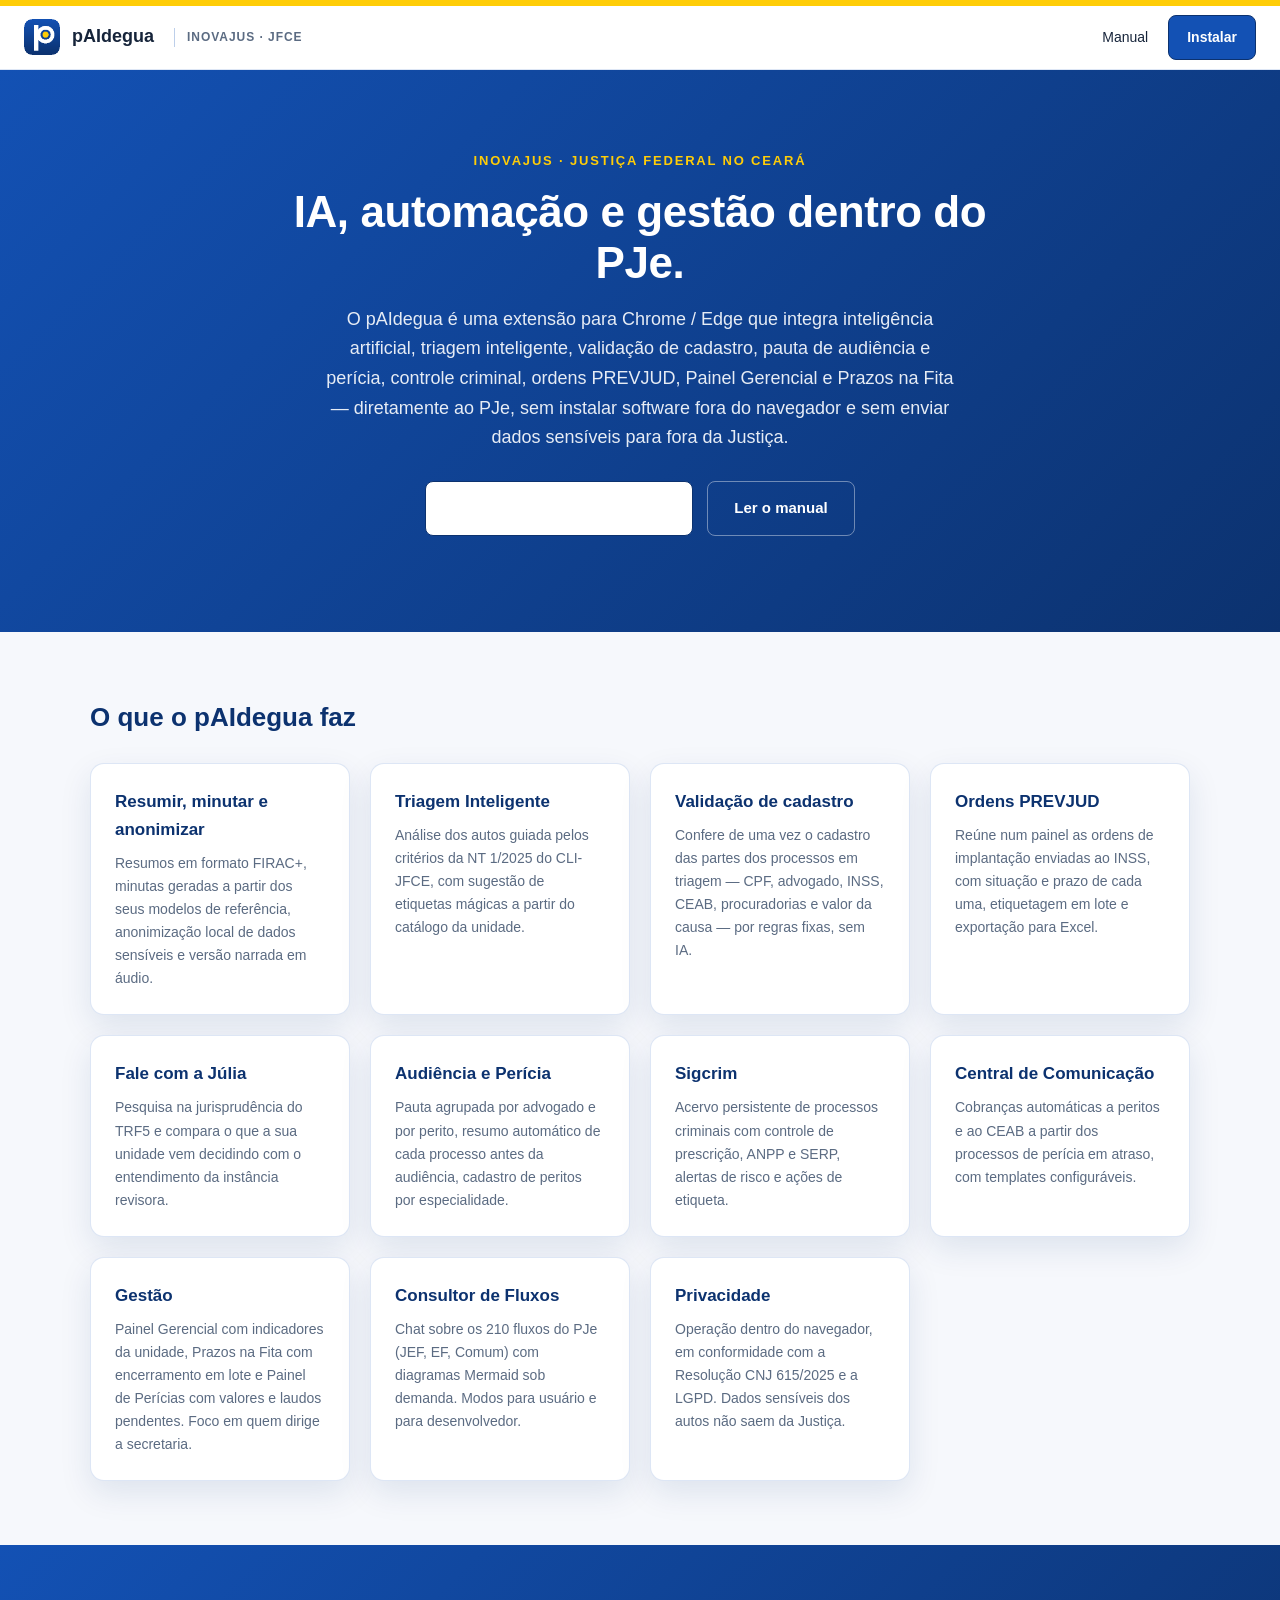
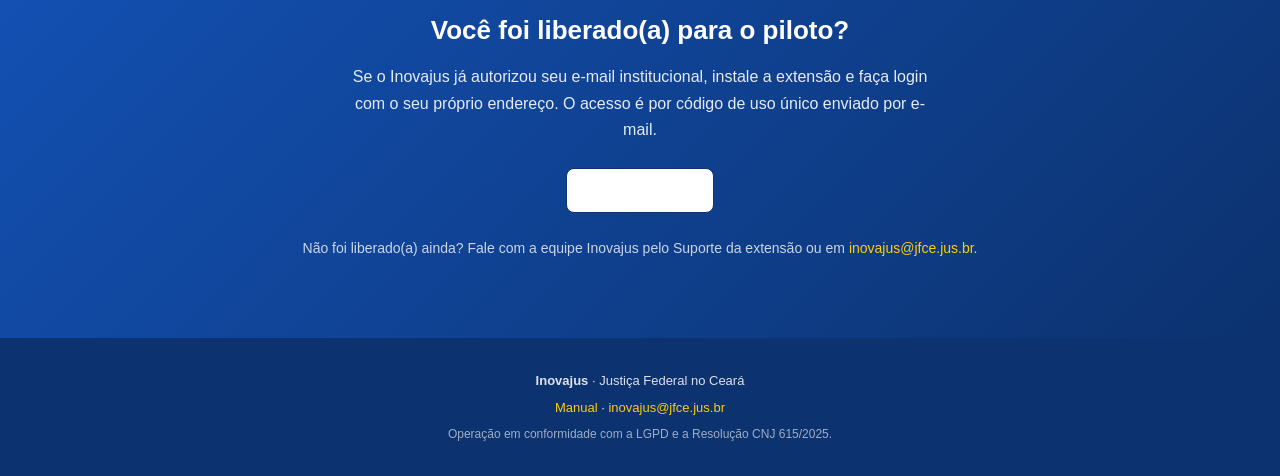
==== index.html @ 6d343d1e "Site publico do pAIdegua - pagina inicial e manual v1.10.2" ====
<!doctype html>
<html lang="pt-BR">
<head>
<meta charset="utf-8">
<meta name="viewport" content="width=device-width, initial-scale=1">
<title>pAIdegua · Inovajus / JFCE</title>
<meta name="description" content="pAIdegua — plataforma de apoio à atividade e à gestão judicial no PJe, mantida pelo Inovajus / JFCE. Triagem inteligente, minutas com IA, pauta de audiência e perícia, controle criminal, Metas CNJ e mais.">
<link rel="icon" href="assets/logo.png">
<link rel="stylesheet" href="assets/site.css">
</head>
<body>
<div class="govbr-strip"></div>
<header class="site-header">
  <div class="site-header__inner">
    <a class="site-header__brand" href="./">
      <img class="site-header__logo" src="assets/logo.png" alt="pAIdegua">
      <span>pAIdegua</span>
    </a>
    <span class="site-header__tag">Inovajus · JFCE</span>
    <nav class="site-header__nav">
      <a href="manual/">Manual</a>
      <a class="btn" href="https://chromewebstore.google.com/detail/belangijcipajlpcofhljhgjeemkbofk" target="_blank" rel="noopener">Instalar</a>
    </nav>
  </div>
</header>

<section class="hero">
  <div class="hero__inner">
    <p class="hero__eyebrow">Inovajus · Justiça Federal no Ceará</p>
    <h1>IA, automação e gestão dentro do PJe.</h1>
    <p class="lead">O pAIdegua é uma extensão para Chrome / Edge que integra inteligência artificial, triagem inteligente, validação de cadastro, pauta de audiência e perícia, controle criminal, ordens PREVJUD, Painel Gerencial e Prazos na Fita — diretamente ao PJe, sem instalar software fora do navegador e sem enviar dados sensíveis para fora da Justiça.</p>
    <div class="hero__ctas">
      <a class="btn btn--primary" href="https://chromewebstore.google.com/detail/belangijcipajlpcofhljhgjeemkbofk" target="_blank" rel="noopener">Instalar na Chrome Web Store</a>
      <a class="btn btn--secondary" href="manual/">Ler o manual</a>
    </div>
  </div>
</section>

<section class="section">
  <div class="section__inner">
    <h2>O que o pAIdegua faz</h2>
    <div class="cards">
      <div class="card">
        <h3>Resumir, minutar e anonimizar</h3>
        <p>Resumos em formato FIRAC+, minutas geradas a partir dos seus modelos de referência, anonimização local de dados sensíveis e versão narrada em áudio.</p>
      </div>
      <div class="card">
        <h3>Triagem Inteligente</h3>
        <p>Análise dos autos guiada pelos critérios da NT 1/2025 do CLI-JFCE, com sugestão de etiquetas mágicas a partir do catálogo da unidade.</p>
      </div>
      <div class="card">
        <h3>Validação de cadastro</h3>
        <p>Confere de uma vez o cadastro das partes dos processos em triagem — CPF, advogado, INSS, CEAB, procuradorias e valor da causa — por regras fixas, sem IA.</p>
      </div>
      <div class="card">
        <h3>Ordens PREVJUD</h3>
        <p>Reúne num painel as ordens de implantação enviadas ao INSS, com situação e prazo de cada uma, etiquetagem em lote e exportação para Excel.</p>
      </div>
      <div class="card">
        <h3>Fale com a Júlia</h3>
        <p>Pesquisa na jurisprudência do TRF5 e compara o que a sua unidade vem decidindo com o entendimento da instância revisora.</p>
      </div>
      <div class="card">
        <h3>Audiência e Perícia</h3>
        <p>Pauta agrupada por advogado e por perito, resumo automático de cada processo antes da audiência, cadastro de peritos por especialidade.</p>
      </div>
      <div class="card">
        <h3>Sigcrim</h3>
        <p>Acervo persistente de processos criminais com controle de prescrição, ANPP e SERP, alertas de risco e ações de etiqueta.</p>
      </div>
      <div class="card">
        <h3>Central de Comunicação</h3>
        <p>Cobranças automáticas a peritos e ao CEAB a partir dos processos de perícia em atraso, com templates configuráveis.</p>
      </div>
      <div class="card">
        <h3>Gestão</h3>
        <p>Painel Gerencial com indicadores da unidade, Prazos na Fita com encerramento em lote e Painel de Perícias com valores e laudos pendentes. Foco em quem dirige a secretaria.</p>
      </div>
      <div class="card">
        <h3>Consultor de Fluxos</h3>
        <p>Chat sobre os 210 fluxos do PJe (JEF, EF, Comum) com diagramas Mermaid sob demanda. Modos para usuário e para desenvolvedor.</p>
      </div>
      <div class="card">
        <h3>Privacidade</h3>
        <p>Operação dentro do navegador, em conformidade com a Resolução CNJ 615/2025 e a LGPD. Dados sensíveis dos autos não saem da Justiça.</p>
      </div>
    </div>
  </div>
</section>

<section class="section" style="background:linear-gradient(135deg,#1351B4 0%,#0C326F 100%);color:#fff">
  <div class="section__inner" style="text-align:center">
    <h2 style="color:#fff;margin-bottom:12px">Você foi liberado(a) para o piloto?</h2>
    <p style="color:#E6ECF5;max-width:600px;margin:0 auto 24px">Se o Inovajus já autorizou seu e-mail institucional, instale a extensão e faça login com o seu próprio endereço. O acesso é por código de uso único enviado por e-mail.</p>
    <a class="btn btn--primary" style="background:#fff;color:#0C326F" href="https://chromewebstore.google.com/detail/belangijcipajlpcofhljhgjeemkbofk" target="_blank" rel="noopener">Instalar agora →</a>
    <p style="margin-top:24px;font-size:14px;color:rgba(255,255,255,0.78)">Não foi liberado(a) ainda? Fale com a equipe Inovajus pelo Suporte da extensão ou em <a href="mailto:inovajus@jfce.jus.br" style="color:var(--yellow)">inovajus@jfce.jus.br</a>.</p>
  </div>
</section>

<footer class="site-footer">
  <p><strong>Inovajus</strong> · Justiça Federal no Ceará</p>
  <p><a href="manual/">Manual</a> · <a href="mailto:inovajus@jfce.jus.br">inovajus@jfce.jus.br</a></p>
  <p>Operação em conformidade com a LGPD e a Resolução CNJ 615/2025.</p>
</footer>

</body>
</html>
---- assets/site.css ----
/*
 * pAIdegua — site institucional paidegua.ia.br
 * Identidade gov.br / PJe-CNJ (espelha o Kanban e o popup/welcome da extensão).
 * Compartilhado por: index.html (landing) e manual/index.html.
 */

:root {
  --primary: #1351B4;
  --primary-dark: #0C326F;
  --primary-light: #5992ED;
  --yellow: #FFCD07;
  --bg: #F6F8FC;
  --bg-card: #ffffff;
  --fg: #16243A;
  --muted: #5B6B82;
  --soft: #8395B0;
  --border: rgba(19, 81, 180, 0.14);
  --border-strong: rgba(19, 81, 180, 0.28);
  --code-bg: rgba(19, 81, 180, 0.08);
  --highlight-bg: #FFF1B8;
  --table-th-bg: rgba(19, 81, 180, 0.06);
  --shadow: 0 12px 32px rgba(12, 50, 111, 0.10);
  --shadow-strong: 0 18px 44px rgba(12, 50, 111, 0.18);
  --radius: 14px;
  --radius-sm: 8px;
  --header-h: 64px;
}

* { box-sizing: border-box; }

html { scroll-behavior: smooth; scroll-padding-top: calc(var(--header-h) + 16px); }

body {
  margin: 0;
  background-color: var(--bg);
  color: var(--fg);
  font-family: 'Segoe UI', Roboto, Arial, sans-serif;
  font-size: 16px;
  line-height: 1.65;
  -webkit-font-smoothing: antialiased;
}

a {
  color: var(--primary);
  text-decoration: none;
  border-bottom: 1px solid transparent;
  transition: border-color 0.15s ease;
}
a:hover { border-bottom-color: var(--primary); }

/* ============ Faixa gov.br no topo ============ */
.govbr-strip {
  height: 6px;
  background-color: var(--yellow);
}

/* ============ Cabeçalho ============ */
.site-header {
  position: sticky;
  top: 0;
  z-index: 50;
  background: rgba(255, 255, 255, 0.92);
  backdrop-filter: saturate(180%) blur(10px);
  -webkit-backdrop-filter: saturate(180%) blur(10px);
  border-bottom: 1px solid var(--border);
  height: var(--header-h);
}
.site-header__inner {
  max-width: 1280px;
  margin: 0 auto;
  padding: 0 24px;
  height: 100%;
  display: flex;
  align-items: center;
  gap: 20px;
}
.site-header__brand {
  display: flex;
  align-items: center;
  gap: 12px;
  text-decoration: none;
  color: var(--fg);
  font-weight: 700;
  font-size: 18px;
}
.site-header__brand:hover { border-bottom: none; }
.site-header__logo {
  width: 36px;
  height: 36px;
  border-radius: 8px;
  display: block;
  object-fit: contain;
  flex-shrink: 0;
}
.site-header__tag {
  font-size: 12px;
  font-weight: 600;
  color: var(--muted);
  text-transform: uppercase;
  letter-spacing: 0.08em;
  padding-left: 12px;
  border-left: 1px solid var(--border-strong);
}
.site-header__nav {
  margin-left: auto;
  display: flex;
  gap: 8px;
  align-items: center;
}
.site-header__nav a:not(.btn) {
  padding: 6px 12px;
  font-size: 14px;
  font-weight: 500;
  color: var(--fg);
  border-radius: var(--radius-sm);
  border-bottom: none;
}
.site-header__nav a:not(.btn):hover { background: var(--code-bg); }
.btn {
  display: inline-block;
  padding: 10px 18px;
  font-size: 14px;
  font-weight: 600;
  border-radius: var(--radius-sm);
  border: 1px solid var(--primary-dark);
  cursor: pointer;
  background: var(--primary);
  color: #fff !important;
  text-decoration: none;
  transition: background 0.15s ease, border-color 0.15s ease;
}
.btn:hover {
  background: var(--primary-dark);
  border-color: var(--primary-dark);
  border-bottom: 1px solid var(--primary-dark);
}
.btn--ghost {
  background: transparent;
  color: var(--primary) !important;
  border-color: var(--primary);
}
.btn--ghost:hover {
  background: var(--primary);
  color: #fff !important;
}

/* ============ Hero / Landing ============ */
.hero {
  background: linear-gradient(135deg, #1351B4 0%, #0C326F 100%);
  color: #fff;
  padding: 80px 24px 96px;
  text-align: center;
}
.hero__inner { max-width: 760px; margin: 0 auto; }
.hero__eyebrow {
  font-size: 13px;
  letter-spacing: 0.14em;
  text-transform: uppercase;
  color: var(--yellow);
  font-weight: 700;
  margin: 0 0 16px;
}
.hero h1 {
  font-size: 44px;
  line-height: 1.15;
  margin: 0 0 16px;
  font-weight: 700;
  letter-spacing: -0.01em;
}
.hero p.lead {
  font-size: 18px;
  color: #E6ECF5;
  max-width: 640px;
  margin: 0 auto 28px;
}
.hero__ctas {
  display: flex;
  gap: 14px;
  justify-content: center;
  flex-wrap: wrap;
}
.hero .btn { padding: 14px 26px; font-size: 15px; }
.hero .btn--primary { background: #fff; color: var(--primary-dark); }
.hero .btn--primary:hover { background: var(--yellow); color: var(--primary-dark); }
.hero .btn--secondary {
  background: transparent;
  color: #fff;
  border: 1px solid rgba(255,255,255,0.4);
}
.hero .btn--secondary:hover { border-color: #fff; background: rgba(255,255,255,0.08); }

/* ============ Sections (landing) ============ */
.section {
  padding: 64px 24px;
}
.section__inner { max-width: 1100px; margin: 0 auto; }
.section h2 {
  font-size: 26px;
  color: var(--primary-dark);
  margin: 0 0 24px;
  font-weight: 700;
}
.cards {
  display: grid;
  grid-template-columns: repeat(auto-fit, minmax(260px, 1fr));
  gap: 20px;
}
.card {
  background: var(--bg-card);
  border: 1px solid var(--border);
  border-radius: var(--radius);
  padding: 24px;
  box-shadow: var(--shadow);
  transition: transform 0.15s ease, box-shadow 0.15s ease;
}
.card:hover { transform: translateY(-2px); box-shadow: var(--shadow-strong); }
.card h3 { margin: 0 0 8px; color: var(--primary-dark); font-size: 17px; }
.card p { margin: 0; color: var(--muted); font-size: 14px; }

/* ============ Layout do manual ============ */
.manual-layout {
  max-width: 1280px;
  margin: 0 auto;
  padding: 0 24px;
  display: grid;
  grid-template-columns: 280px 1fr;
  gap: 48px;
  align-items: start;
}

/* TOC lateral */
.toc {
  position: sticky;
  top: calc(var(--header-h) + 16px);
  max-height: calc(100vh - var(--header-h) - 32px);
  overflow-y: auto;
  padding: 24px 0;
  font-size: 14px;
}
.toc__search {
  position: relative;
  margin-bottom: 16px;
}
.toc__search input {
  width: 100%;
  padding: 10px 12px 10px 36px;
  font-size: 14px;
  font-family: inherit;
  background: var(--bg-card);
  border: 1px solid var(--border-strong);
  border-radius: var(--radius-sm);
  color: var(--fg);
  outline: none;
}
.toc__search input:focus { border-color: var(--primary); box-shadow: 0 0 0 3px rgba(19,81,180,0.16); }
.toc__search svg {
  position: absolute;
  left: 11px;
  top: 50%;
  transform: translateY(-50%);
  color: var(--muted);
  pointer-events: none;
}
.toc__hint {
  font-size: 12px;
  color: var(--muted);
  margin: 0 0 16px;
}
.toc__list { list-style: none; padding: 0; margin: 0; }
.toc__list li { margin: 0; }
.toc__list a {
  display: block;
  padding: 6px 10px;
  color: var(--muted);
  border-bottom: none;
  border-left: 2px solid transparent;
  border-radius: 0 var(--radius-sm) var(--radius-sm) 0;
  transition: all 0.12s ease;
  line-height: 1.4;
}
.toc__list a:hover {
  background: var(--code-bg);
  color: var(--fg);
}
.toc__list a.is-active {
  color: var(--primary-dark);
  font-weight: 600;
  background: var(--code-bg);
  border-left-color: var(--primary);
}
.toc__list--h2 a { padding-left: 12px; font-weight: 600; color: var(--fg); }
.toc__list--h3 a { padding-left: 28px; font-size: 13px; }

/* Conteúdo do manual */
.manual-content {
  padding: 32px 0 96px;
  max-width: 760px;
  min-width: 0;
}
.manual-content h1 {
  font-size: 36px;
  color: var(--primary-dark);
  margin: 0 0 8px;
  font-weight: 700;
  letter-spacing: -0.01em;
}
.manual-content .manual-meta {
  font-size: 14px;
  color: var(--muted);
  margin: 0 0 8px;
}
.manual-content .manual-lede {
  font-size: 16px;
  color: var(--muted);
  margin: 0 0 32px;
  padding-bottom: 24px;
  border-bottom: 1px solid var(--border);
}
.manual-content h2 {
  font-size: 26px;
  color: var(--primary-dark);
  margin: 56px 0 16px;
  padding-top: 8px;
  border-top: 2px solid var(--yellow);
  font-weight: 700;
}
.manual-content h2:first-of-type { border-top: none; padding-top: 0; margin-top: 24px; }
.manual-content h3 {
  font-size: 20px;
  color: var(--primary);
  margin: 36px 0 12px;
  font-weight: 700;
}
.manual-content h4 {
  font-size: 16px;
  color: var(--primary-dark);
  margin: 28px 0 10px;
  font-weight: 700;
  text-transform: uppercase;
  letter-spacing: 0.04em;
}
.manual-content p { margin: 0 0 16px; }
.manual-content ul, .manual-content ol { margin: 0 0 18px; padding-left: 24px; }
.manual-content li { margin-bottom: 8px; }
.manual-content strong { color: var(--fg); font-weight: 700; }
.manual-content em { color: var(--primary-dark); font-style: italic; }
.manual-content code {
  background: var(--code-bg);
  padding: 2px 6px;
  border-radius: 4px;
  font-family: 'Cascadia Code', Consolas, 'SF Mono', Monaco, monospace;
  font-size: 0.88em;
  color: var(--primary-dark);
}
.manual-content pre {
  background: #0E1421;
  color: #E6ECF5;
  padding: 16px 18px;
  border-radius: var(--radius-sm);
  overflow-x: auto;
  font-size: 13px;
  line-height: 1.55;
  margin: 0 0 18px;
}
.manual-content pre code {
  background: transparent;
  padding: 0;
  color: inherit;
  font-size: inherit;
}
.manual-content blockquote {
  margin: 18px 0;
  padding: 14px 18px;
  background: #FFF8E1;
  border-left: 4px solid var(--yellow);
  border-radius: var(--radius-sm);
  color: #5b4a00;
  font-size: 15px;
}
.manual-content blockquote p:last-child { margin-bottom: 0; }
.manual-content table {
  width: 100%;
  border-collapse: collapse;
  margin: 0 0 20px;
  font-size: 14px;
  border-radius: var(--radius-sm);
  overflow: hidden;
  box-shadow: 0 0 0 1px var(--border);
}
.manual-content thead th {
  background: var(--table-th-bg);
  color: var(--primary-dark);
  text-align: left;
  padding: 10px 14px;
  font-weight: 700;
  border-bottom: 1px solid var(--border-strong);
}
.manual-content tbody td {
  padding: 10px 14px;
  border-bottom: 1px solid var(--border);
  vertical-align: top;
}
.manual-content tbody tr:last-child td { border-bottom: none; }
.manual-content hr {
  border: none;
  border-top: 1px solid var(--border);
  margin: 40px 0;
}

/* Anchor hover effect */
.manual-content h2[id]:hover::before,
.manual-content h3[id]:hover::before {
  content: '#';
  position: absolute;
  margin-left: -22px;
  color: var(--primary-light);
  font-weight: 400;
}
.manual-content h2[id], .manual-content h3[id] { position: relative; }

/* Search highlight */
mark.search-hit {
  background: var(--highlight-bg);
  color: #5b4a00;
  padding: 0 2px;
  border-radius: 2px;
}
.toc__no-results {
  padding: 12px 10px;
  color: var(--muted);
  font-style: italic;
  font-size: 13px;
}

/* ============ Mobile drawer ============ */
.toc-toggle {
  display: none;
  position: fixed;
  bottom: 24px;
  right: 24px;
  z-index: 40;
  width: 56px;
  height: 56px;
  border-radius: 50%;
  background: var(--primary);
  color: #fff;
  border: none;
  cursor: pointer;
  box-shadow: var(--shadow-strong);
}
.toc-toggle svg { display: block; margin: 0 auto; }

@media (max-width: 900px) {
  .manual-layout {
    grid-template-columns: 1fr;
    gap: 0;
    padding: 0 20px;
  }
  .toc {
    position: fixed;
    top: 0;
    left: 0;
    bottom: 0;
    width: min(86vw, 340px);
    max-height: none;
    background: var(--bg-card);
    border-right: 1px solid var(--border);
    padding: 24px 20px;
    transform: translateX(-100%);
    transition: transform 0.2s ease;
    z-index: 60;
    box-shadow: var(--shadow-strong);
  }
  .toc.is-open { transform: translateX(0); }
  .toc-toggle { display: grid; place-items: center; }
  .manual-content { padding: 24px 0 96px; }
  .manual-content h1 { font-size: 28px; }
  .manual-content h2 { font-size: 22px; }
  .hero h1 { font-size: 32px; }
  .hero { padding: 56px 24px 64px; }
  .site-header__tag { display: none; }
  .site-header__nav { gap: 4px; }
}

/* ============ Footer ============ */
.site-footer {
  background: var(--primary-dark);
  color: rgba(255,255,255,0.86);
  padding: 32px 24px;
  text-align: center;
  font-size: 13px;
}
.site-footer a { color: var(--yellow); border-bottom: none; }
.site-footer a:hover { text-decoration: underline; }
.site-footer p { margin: 0 0 6px; }
.site-footer p:last-child { margin-bottom: 0; color: rgba(255,255,255,0.6); font-size: 12px; }
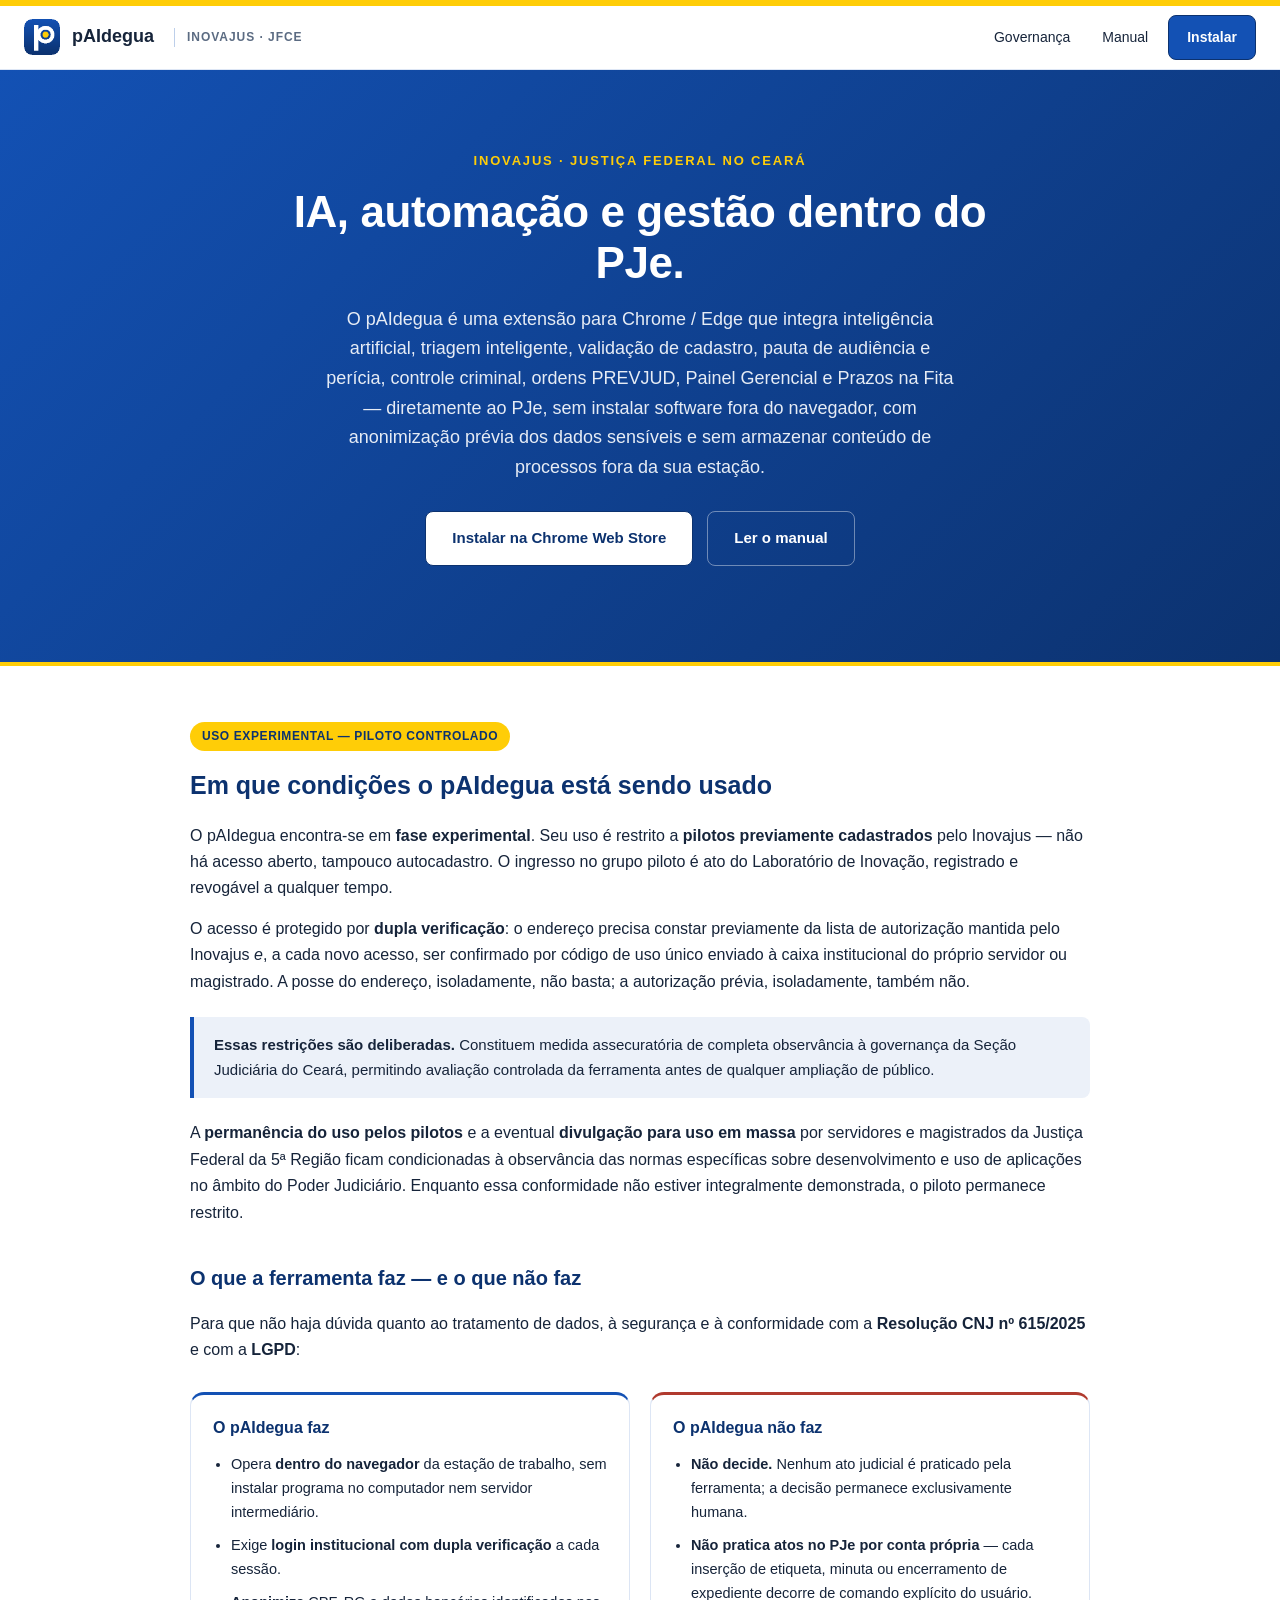
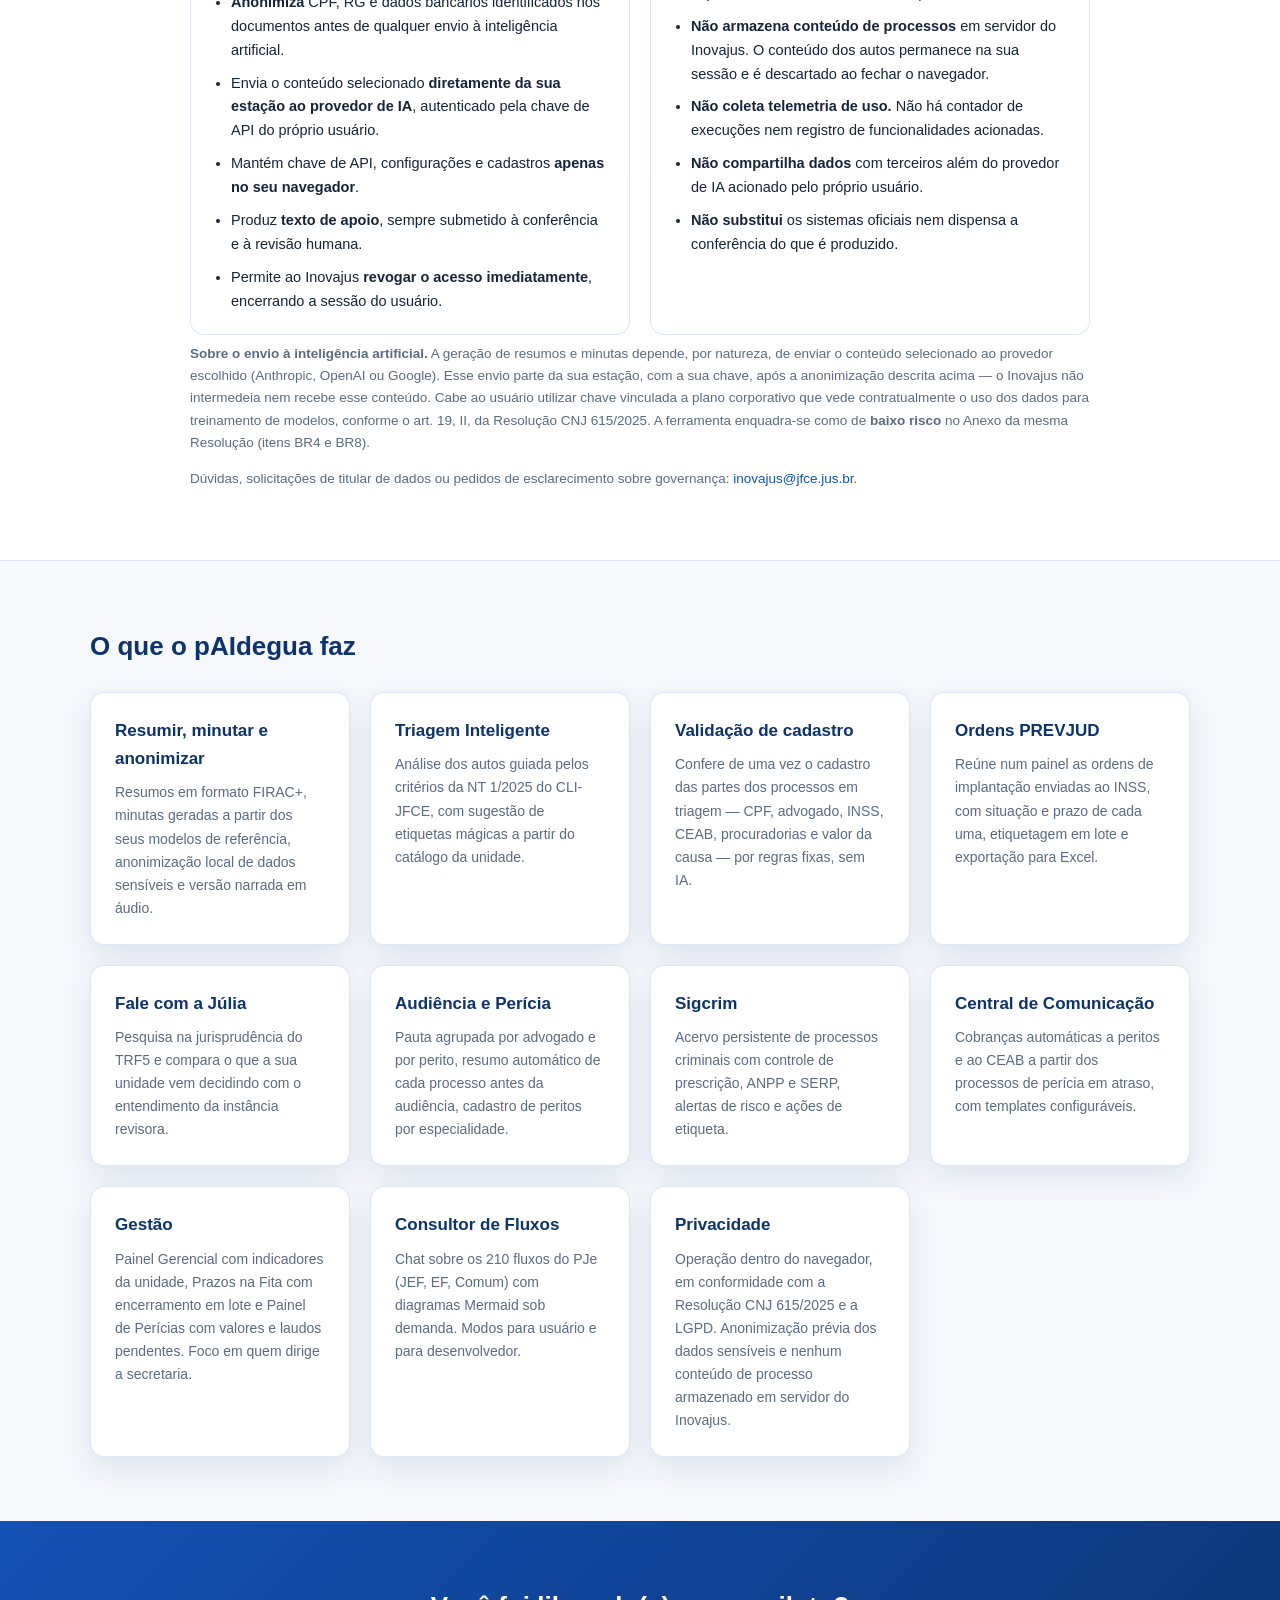
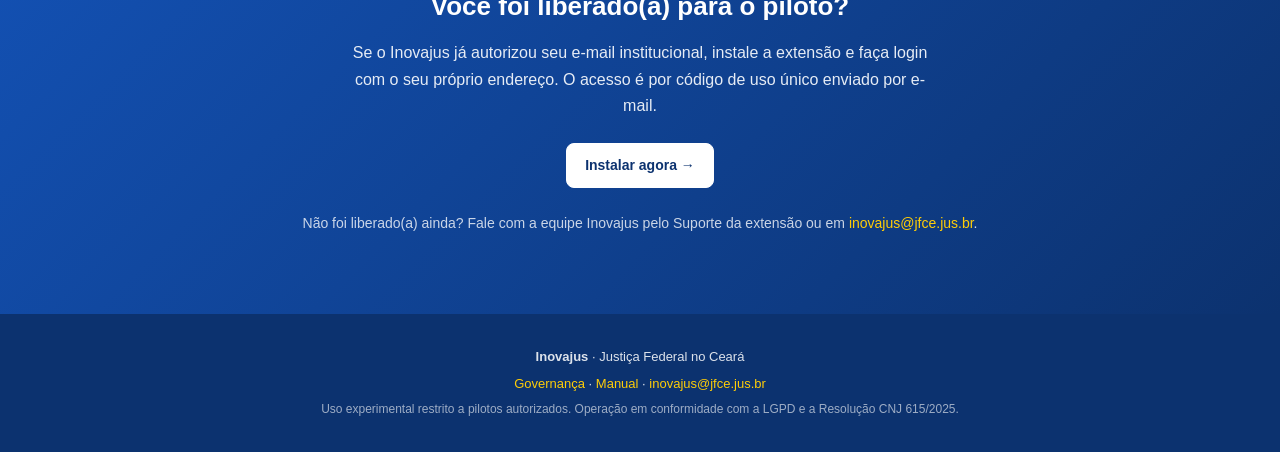
==== commit d8f326f1: "Adiciona secao de governanca e corrige responsividade mobile" ====
--- a/index.html
+++ b/index.html
@@ -18,6 +18,7 @@
     </a>
     <span class="site-header__tag">Inovajus · JFCE</span>
     <nav class="site-header__nav">
+      <a href="#governanca">Governança</a>
       <a href="manual/">Manual</a>
       <a class="btn" href="https://chromewebstore.google.com/detail/belangijcipajlpcofhljhgjeemkbofk" target="_blank" rel="noopener">Instalar</a>
     </nav>
@@ -28,11 +29,61 @@
   <div class="hero__inner">
     <p class="hero__eyebrow">Inovajus · Justiça Federal no Ceará</p>
     <h1>IA, automação e gestão dentro do PJe.</h1>
-    <p class="lead">O pAIdegua é uma extensão para Chrome / Edge que integra inteligência artificial, triagem inteligente, validação de cadastro, pauta de audiência e perícia, controle criminal, ordens PREVJUD, Painel Gerencial e Prazos na Fita — diretamente ao PJe, sem instalar software fora do navegador e sem enviar dados sensíveis para fora da Justiça.</p>
+    <p class="lead">O pAIdegua é uma extensão para Chrome / Edge que integra inteligência artificial, triagem inteligente, validação de cadastro, pauta de audiência e perícia, controle criminal, ordens PREVJUD, Painel Gerencial e Prazos na Fita — diretamente ao PJe, sem instalar software fora do navegador, com anonimização prévia dos dados sensíveis e sem armazenar conteúdo de processos fora da sua estação.</p>
     <div class="hero__ctas">
       <a class="btn btn--primary" href="https://chromewebstore.google.com/detail/belangijcipajlpcofhljhgjeemkbofk" target="_blank" rel="noopener">Instalar na Chrome Web Store</a>
       <a class="btn btn--secondary" href="manual/">Ler o manual</a>
     </div>
+  </div>
+</section>
+
+<section class="governanca" id="governanca">
+  <div class="governanca__inner">
+    <span class="governanca__badge">Uso experimental — piloto controlado</span>
+    <h2>Em que condições o pAIdegua está sendo usado</h2>
+
+    <p>O pAIdegua encontra-se em <strong>fase experimental</strong>. Seu uso é restrito a <strong>pilotos previamente cadastrados</strong> pelo Inovajus — não há acesso aberto, tampouco autocadastro. O ingresso no grupo piloto é ato do Laboratório de Inovação, registrado e revogável a qualquer tempo.</p>
+
+    <p>O acesso é protegido por <strong>dupla verificação</strong>: o endereço precisa constar previamente da lista de autorização mantida pelo Inovajus <em>e</em>, a cada novo acesso, ser confirmado por código de uso único enviado à caixa institucional do próprio servidor ou magistrado. A posse do endereço, isoladamente, não basta; a autorização prévia, isoladamente, também não.</p>
+
+    <div class="governanca__destaque">
+      <p style="margin:0"><strong>Essas restrições são deliberadas.</strong> Constituem medida assecuratória de completa observância à governança da Seção Judiciária do Ceará, permitindo avaliação controlada da ferramenta antes de qualquer ampliação de público.</p>
+    </div>
+
+    <p>A <strong>permanência do uso pelos pilotos</strong> e a eventual <strong>divulgação para uso em massa</strong> por servidores e magistrados da Justiça Federal da 5ª Região ficam condicionadas à observância das normas específicas sobre desenvolvimento e uso de aplicações no âmbito do Poder Judiciário. Enquanto essa conformidade não estiver integralmente demonstrada, o piloto permanece restrito.</p>
+
+    <h2 style="font-size:20px;margin-top:36px">O que a ferramenta faz — e o que não faz</h2>
+    <p>Para que não haja dúvida quanto ao tratamento de dados, à segurança e à conformidade com a <strong>Resolução CNJ nº 615/2025</strong> e com a <strong>LGPD</strong>:</p>
+
+    <div class="governanca__grid">
+      <div class="governanca__col governanca__col--faz">
+        <h3>O pAIdegua faz</h3>
+        <ul>
+          <li>Opera <strong>dentro do navegador</strong> da estação de trabalho, sem instalar programa no computador nem servidor intermediário.</li>
+          <li>Exige <strong>login institucional com dupla verificação</strong> a cada sessão.</li>
+          <li><strong>Anonimiza</strong> CPF, RG e dados bancários identificados nos documentos antes de qualquer envio à inteligência artificial.</li>
+          <li>Envia o conteúdo selecionado <strong>diretamente da sua estação ao provedor de IA</strong>, autenticado pela chave de API do próprio usuário.</li>
+          <li>Mantém chave de API, configurações e cadastros <strong>apenas no seu navegador</strong>.</li>
+          <li>Produz <strong>texto de apoio</strong>, sempre submetido à conferência e à revisão humana.</li>
+          <li>Permite ao Inovajus <strong>revogar o acesso imediatamente</strong>, encerrando a sessão do usuário.</li>
+        </ul>
+      </div>
+      <div class="governanca__col governanca__col--naofaz">
+        <h3>O pAIdegua não faz</h3>
+        <ul>
+          <li><strong>Não decide.</strong> Nenhum ato judicial é praticado pela ferramenta; a decisão permanece exclusivamente humana.</li>
+          <li><strong>Não pratica atos no PJe por conta própria</strong> — cada inserção de etiqueta, minuta ou encerramento de expediente decorre de comando explícito do usuário.</li>
+          <li><strong>Não armazena conteúdo de processos</strong> em servidor do Inovajus. O conteúdo dos autos permanece na sua sessão e é descartado ao fechar o navegador.</li>
+          <li><strong>Não coleta telemetria de uso.</strong> Não há contador de execuções nem registro de funcionalidades acionadas.</li>
+          <li><strong>Não compartilha dados</strong> com terceiros além do provedor de IA acionado pelo próprio usuário.</li>
+          <li><strong>Não substitui</strong> os sistemas oficiais nem dispensa a conferência do que é produzido.</li>
+        </ul>
+      </div>
+    </div>
+
+    <p class="governanca__nota"><strong>Sobre o envio à inteligência artificial.</strong> A geração de resumos e minutas depende, por natureza, de enviar o conteúdo selecionado ao provedor escolhido (Anthropic, OpenAI ou Google). Esse envio parte da sua estação, com a sua chave, após a anonimização descrita acima — o Inovajus não intermedeia nem recebe esse conteúdo. Cabe ao usuário utilizar chave vinculada a plano corporativo que vede contratualmente o uso dos dados para treinamento de modelos, conforme o art. 19, II, da Resolução CNJ 615/2025. A ferramenta enquadra-se como de <strong>baixo risco</strong> no Anexo da mesma Resolução (itens BR4 e BR8).</p>
+
+    <p class="governanca__nota">Dúvidas, solicitações de titular de dados ou pedidos de esclarecimento sobre governança: <a href="mailto:inovajus@jfce.jus.br">inovajus@jfce.jus.br</a>.</p>
   </div>
 </section>
 
@@ -82,7 +133,7 @@
       </div>
       <div class="card">
         <h3>Privacidade</h3>
-        <p>Operação dentro do navegador, em conformidade com a Resolução CNJ 615/2025 e a LGPD. Dados sensíveis dos autos não saem da Justiça.</p>
+        <p>Operação dentro do navegador, em conformidade com a Resolução CNJ 615/2025 e a LGPD. Anonimização prévia dos dados sensíveis e nenhum conteúdo de processo armazenado em servidor do Inovajus.</p>
       </div>
     </div>
   </div>
@@ -92,15 +143,15 @@
   <div class="section__inner" style="text-align:center">
     <h2 style="color:#fff;margin-bottom:12px">Você foi liberado(a) para o piloto?</h2>
     <p style="color:#E6ECF5;max-width:600px;margin:0 auto 24px">Se o Inovajus já autorizou seu e-mail institucional, instale a extensão e faça login com o seu próprio endereço. O acesso é por código de uso único enviado por e-mail.</p>
-    <a class="btn btn--primary" style="background:#fff;color:#0C326F" href="https://chromewebstore.google.com/detail/belangijcipajlpcofhljhgjeemkbofk" target="_blank" rel="noopener">Instalar agora →</a>
+    <a class="btn btn--invert" href="https://chromewebstore.google.com/detail/belangijcipajlpcofhljhgjeemkbofk" target="_blank" rel="noopener">Instalar agora →</a>
     <p style="margin-top:24px;font-size:14px;color:rgba(255,255,255,0.78)">Não foi liberado(a) ainda? Fale com a equipe Inovajus pelo Suporte da extensão ou em <a href="mailto:inovajus@jfce.jus.br" style="color:var(--yellow)">inovajus@jfce.jus.br</a>.</p>
   </div>
 </section>
 
 <footer class="site-footer">
   <p><strong>Inovajus</strong> · Justiça Federal no Ceará</p>
-  <p><a href="manual/">Manual</a> · <a href="mailto:inovajus@jfce.jus.br">inovajus@jfce.jus.br</a></p>
-  <p>Operação em conformidade com a LGPD e a Resolução CNJ 615/2025.</p>
+  <p><a href="#governanca">Governança</a> · <a href="manual/">Manual</a> · <a href="mailto:inovajus@jfce.jus.br">inovajus@jfce.jus.br</a></p>
+  <p>Uso experimental restrito a pilotos autorizados. Operação em conformidade com a LGPD e a Resolução CNJ 615/2025.</p>
 </footer>
 
 </body>
--- a/assets/site.css
+++ b/assets/site.css
@@ -125,7 +125,10 @@
   border: 1px solid var(--primary-dark);
   cursor: pointer;
   background: var(--primary);
-  color: #fff !important;
+  /* Sem !important: `.btn` (0,1,0) já vence `a` (0,0,1) na cascata, e o
+     !important quebrava as variantes de fundo claro — `.hero .btn--primary`
+     ficava com texto branco sobre fundo branco. */
+  color: #fff;
   text-decoration: none;
   transition: background 0.15s ease, border-color 0.15s ease;
 }
@@ -136,12 +139,25 @@
 }
 .btn--ghost {
   background: transparent;
-  color: var(--primary) !important;
+  color: var(--primary);
   border-color: var(--primary);
 }
 .btn--ghost:hover {
   background: var(--primary);
-  color: #fff !important;
+  color: #fff;
+}
+/* Botão claro sobre fundo escuro (faixas azuis). Define o próprio :hover —
+   estilo inline não consegue, e sem ele o `.btn:hover` escurecia o fundo
+   deixando o texto escuro ilegível. */
+.btn--invert {
+  background: #fff;
+  color: var(--primary-dark);
+  border-color: #fff;
+}
+.btn--invert:hover {
+  background: var(--yellow);
+  color: var(--primary-dark);
+  border-color: var(--yellow);
 }
 
 /* ============ Hero / Landing ============ */
@@ -216,6 +232,68 @@
 .card:hover { transform: translateY(-2px); box-shadow: var(--shadow-strong); }
 .card h3 { margin: 0 0 8px; color: var(--primary-dark); font-size: 17px; }
 .card p { margin: 0; color: var(--muted); font-size: 14px; }
+
+/* ============ Aviso de governança (landing) ============ */
+.governanca {
+  padding: 56px 24px;
+  background: var(--bg-card);
+  border-top: 4px solid var(--yellow);
+  border-bottom: 1px solid var(--border);
+}
+.governanca__inner { max-width: 900px; margin: 0 auto; }
+.governanca__badge {
+  display: inline-block;
+  padding: 5px 12px;
+  margin-bottom: 14px;
+  font-size: 12px;
+  font-weight: 700;
+  letter-spacing: 0.6px;
+  text-transform: uppercase;
+  color: var(--primary-dark);
+  background: var(--yellow);
+  border-radius: 999px;
+}
+.governanca h2 {
+  font-size: 25px;
+  color: var(--primary-dark);
+  margin: 0 0 16px;
+  font-weight: 700;
+}
+.governanca p { margin: 0 0 14px; }
+.governanca__destaque {
+  margin: 22px 0;
+  padding: 16px 20px;
+  background: var(--code-bg);
+  border-left: 4px solid var(--primary);
+  border-radius: 0 var(--radius-sm) var(--radius-sm) 0;
+  font-size: 15px;
+}
+.governanca__grid {
+  display: grid;
+  grid-template-columns: repeat(auto-fit, minmax(280px, 1fr));
+  gap: 20px;
+  margin: 28px 0 8px;
+}
+.governanca__col {
+  border: 1px solid var(--border);
+  border-radius: var(--radius);
+  padding: 20px 22px;
+}
+.governanca__col--faz { border-top: 3px solid var(--primary); }
+.governanca__col--naofaz { border-top: 3px solid #B03A2E; }
+.governanca__col h3 {
+  margin: 0 0 12px;
+  font-size: 16px;
+  color: var(--primary-dark);
+}
+.governanca__col ul { margin: 0; padding-left: 18px; }
+.governanca__col li { margin-bottom: 9px; font-size: 14.5px; color: var(--fg); }
+.governanca__col li:last-child { margin-bottom: 0; }
+.governanca__nota {
+  margin-top: 24px;
+  font-size: 13.5px;
+  color: var(--muted);
+}
 
 /* ============ Layout do manual ============ */
 .manual-layout {
@@ -482,6 +560,62 @@
   .site-header__nav { gap: 4px; }
 }
 
+/* ============ Telefone ============ */
+/* O cabeçalho tem altura fixa e não quebra linha: sem este breakpoint, marca +
+   navegação ultrapassam a largura de um telefone e a PÁGINA INTEIRA ganha
+   rolagem horizontal. Os ajustes abaixo cabem tudo em ~360px. */
+@media (max-width: 600px) {
+  .site-header__inner { padding: 0 16px; gap: 10px; }
+  .site-header__brand { font-size: 16px; gap: 8px; }
+  .site-header__logo { width: 30px; height: 30px; }
+  /* "Governança" sai do topo: a seção é a primeira da página e continua
+     linkada no rodapé. Preferível a estourar a largura da tela. */
+  .site-header__nav a[href="#governanca"] { display: none; }
+  .site-header__nav a:not(.btn) { padding: 6px 8px; font-size: 13px; }
+  .site-header__nav .btn { padding: 8px 13px; font-size: 13px; }
+
+  .hero { padding: 44px 20px 52px; }
+  .hero h1 { font-size: 26px; }
+  .hero .lead { font-size: 15px; }
+  /* Botões em coluna e largura total — alvo de toque confortável. */
+  .hero__ctas { flex-direction: column; align-items: stretch; }
+  .hero .btn { width: 100%; padding: 13px 18px; }
+
+  .section { padding: 44px 20px; }
+  .section h2 { font-size: 22px; }
+  .card { padding: 20px; }
+
+  .governanca { padding: 40px 20px; }
+  .governanca h2 { font-size: 21px; }
+  .governanca__col { padding: 18px 16px; }
+  .governanca__destaque { padding: 14px 16px; }
+
+  .manual-layout { padding: 0 16px; }
+  .manual-content h1 { font-size: 24px; }
+  .manual-content h2 { font-size: 20px; }
+  .manual-content h3 { font-size: 17px; }
+  /* Tabelas do manual rolam na horizontal em vez de espremer as colunas.
+     `display:block` habilita o overflow no próprio elemento; a largura mínima
+     dá espaço às colunas. Sem `nowrap` de propósito — a coluna "Ferramentas
+     principais" tem listas longas e ficaria larga demais para rolar. */
+  .manual-content table {
+    display: block;
+    overflow-x: auto;
+    overflow-y: hidden;
+  }
+  /* As larguras mínimas das células é que tornam o conteúdo mais largo que o
+     bloco — é isso que dispara a rolagem DENTRO da tabela. Definir largura no
+     elemento (ex.: max-content) faria o oposto: ele cresceria e quem rolaria
+     seria a página inteira. */
+  .manual-content table td,
+  .manual-content table th { min-width: 116px; }
+  .manual-content blockquote { padding: 12px 14px; font-size: 14.5px; }
+}
+
+/* Caminhos, endereços e códigos longos não podem empurrar a largura da página. */
+.manual-content { overflow-wrap: break-word; }
+.manual-content code { overflow-wrap: break-word; }
+
 /* ============ Footer ============ */
 .site-footer {
   background: var(--primary-dark);
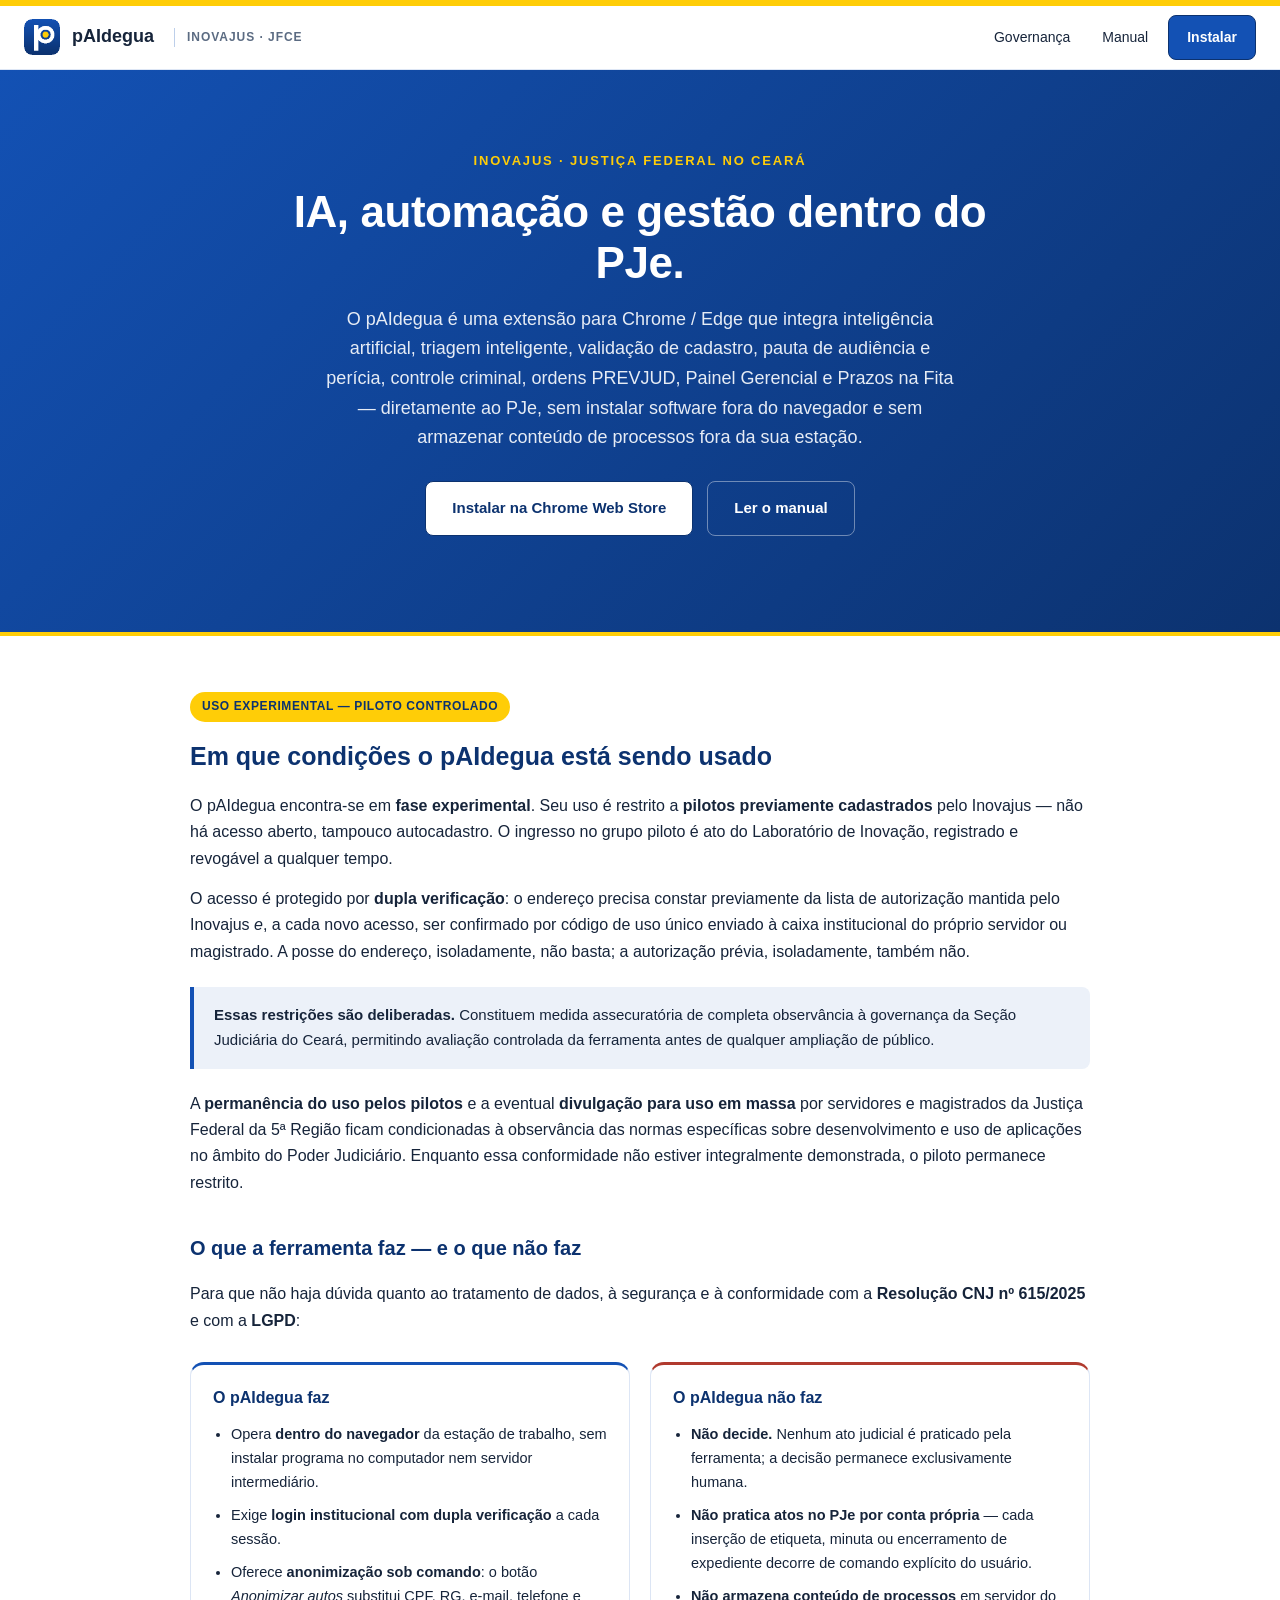
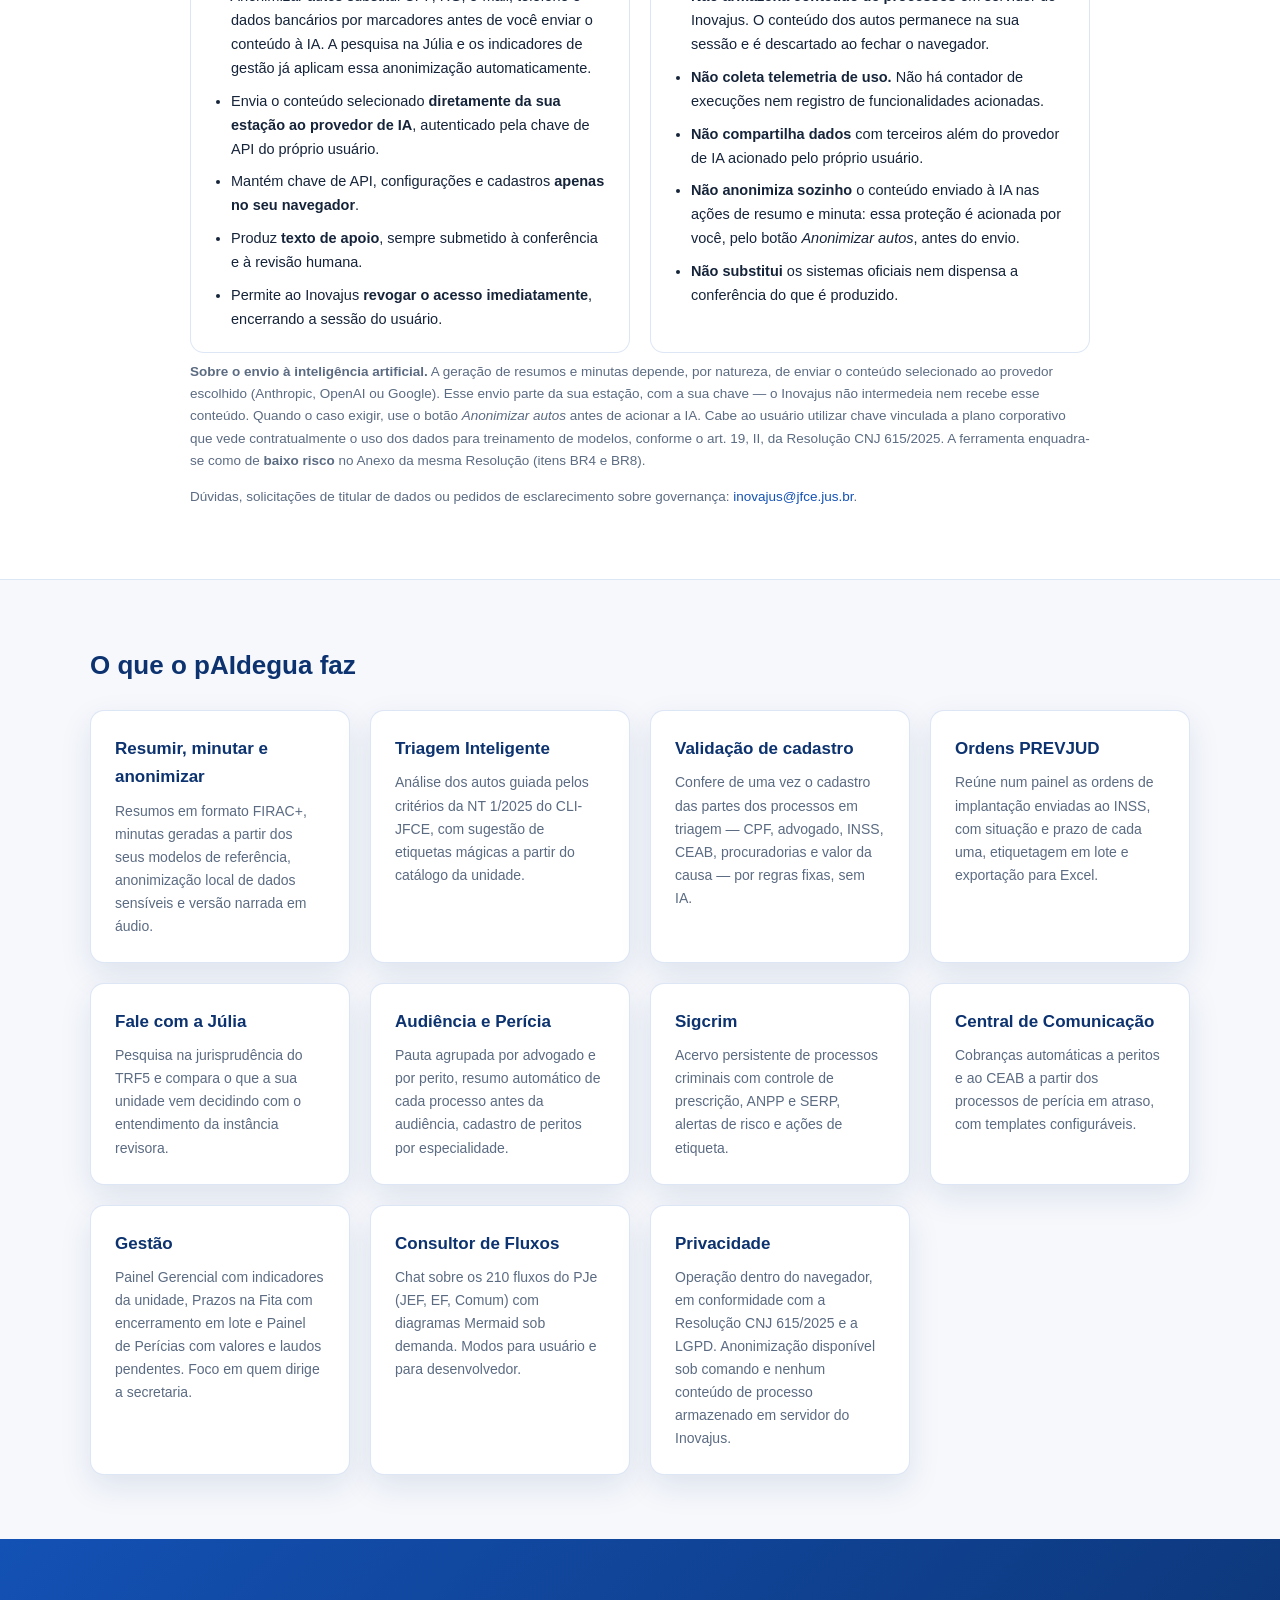
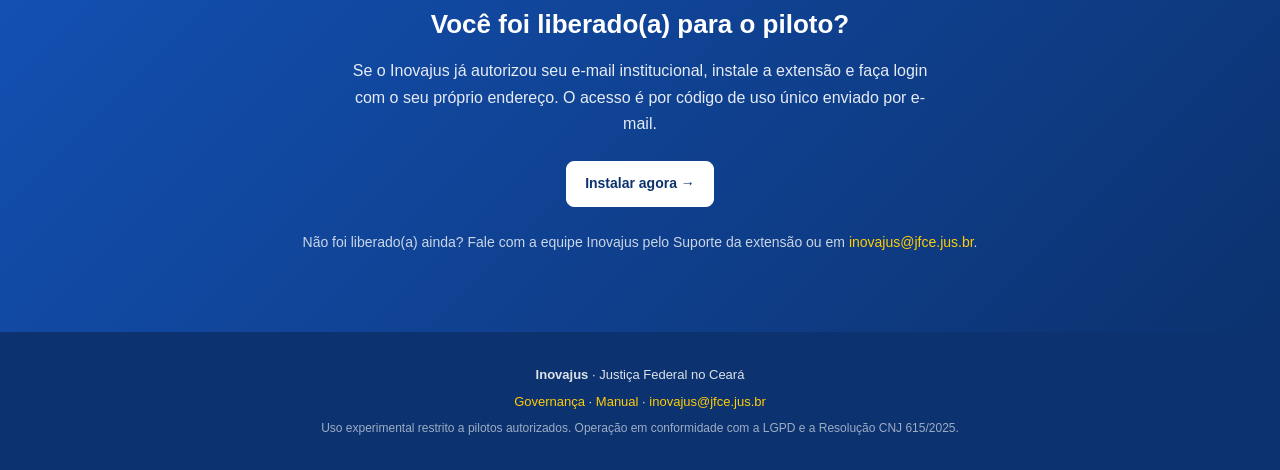
==== commit 340fdfb4: "Corrige descricao da anonimizacao: depende de acao do usuario" ====
--- a/index.html
+++ b/index.html
@@ -6,7 +6,7 @@
 <title>pAIdegua · Inovajus / JFCE</title>
 <meta name="description" content="pAIdegua — plataforma de apoio à atividade e à gestão judicial no PJe, mantida pelo Inovajus / JFCE. Triagem inteligente, minutas com IA, pauta de audiência e perícia, controle criminal, Metas CNJ e mais.">
 <link rel="icon" href="assets/logo.png">
-<link rel="stylesheet" href="assets/site.css">
+<link rel="stylesheet" href="assets/site.css?v=2">
 </head>
 <body>
 <div class="govbr-strip"></div>
@@ -29,7 +29,7 @@
   <div class="hero__inner">
     <p class="hero__eyebrow">Inovajus · Justiça Federal no Ceará</p>
     <h1>IA, automação e gestão dentro do PJe.</h1>
-    <p class="lead">O pAIdegua é uma extensão para Chrome / Edge que integra inteligência artificial, triagem inteligente, validação de cadastro, pauta de audiência e perícia, controle criminal, ordens PREVJUD, Painel Gerencial e Prazos na Fita — diretamente ao PJe, sem instalar software fora do navegador, com anonimização prévia dos dados sensíveis e sem armazenar conteúdo de processos fora da sua estação.</p>
+    <p class="lead">O pAIdegua é uma extensão para Chrome / Edge que integra inteligência artificial, triagem inteligente, validação de cadastro, pauta de audiência e perícia, controle criminal, ordens PREVJUD, Painel Gerencial e Prazos na Fita — diretamente ao PJe, sem instalar software fora do navegador e sem armazenar conteúdo de processos fora da sua estação.</p>
     <div class="hero__ctas">
       <a class="btn btn--primary" href="https://chromewebstore.google.com/detail/belangijcipajlpcofhljhgjeemkbofk" target="_blank" rel="noopener">Instalar na Chrome Web Store</a>
       <a class="btn btn--secondary" href="manual/">Ler o manual</a>
@@ -61,7 +61,7 @@
         <ul>
           <li>Opera <strong>dentro do navegador</strong> da estação de trabalho, sem instalar programa no computador nem servidor intermediário.</li>
           <li>Exige <strong>login institucional com dupla verificação</strong> a cada sessão.</li>
-          <li><strong>Anonimiza</strong> CPF, RG e dados bancários identificados nos documentos antes de qualquer envio à inteligência artificial.</li>
+          <li>Oferece <strong>anonimização sob comando</strong>: o botão <em>Anonimizar autos</em> substitui CPF, RG, e-mail, telefone e dados bancários por marcadores antes de você enviar o conteúdo à IA. A pesquisa na Júlia e os indicadores de gestão já aplicam essa anonimização automaticamente.</li>
           <li>Envia o conteúdo selecionado <strong>diretamente da sua estação ao provedor de IA</strong>, autenticado pela chave de API do próprio usuário.</li>
           <li>Mantém chave de API, configurações e cadastros <strong>apenas no seu navegador</strong>.</li>
           <li>Produz <strong>texto de apoio</strong>, sempre submetido à conferência e à revisão humana.</li>
@@ -76,12 +76,13 @@
           <li><strong>Não armazena conteúdo de processos</strong> em servidor do Inovajus. O conteúdo dos autos permanece na sua sessão e é descartado ao fechar o navegador.</li>
           <li><strong>Não coleta telemetria de uso.</strong> Não há contador de execuções nem registro de funcionalidades acionadas.</li>
           <li><strong>Não compartilha dados</strong> com terceiros além do provedor de IA acionado pelo próprio usuário.</li>
+          <li><strong>Não anonimiza sozinho</strong> o conteúdo enviado à IA nas ações de resumo e minuta: essa proteção é acionada por você, pelo botão <em>Anonimizar autos</em>, antes do envio.</li>
           <li><strong>Não substitui</strong> os sistemas oficiais nem dispensa a conferência do que é produzido.</li>
         </ul>
       </div>
     </div>
 
-    <p class="governanca__nota"><strong>Sobre o envio à inteligência artificial.</strong> A geração de resumos e minutas depende, por natureza, de enviar o conteúdo selecionado ao provedor escolhido (Anthropic, OpenAI ou Google). Esse envio parte da sua estação, com a sua chave, após a anonimização descrita acima — o Inovajus não intermedeia nem recebe esse conteúdo. Cabe ao usuário utilizar chave vinculada a plano corporativo que vede contratualmente o uso dos dados para treinamento de modelos, conforme o art. 19, II, da Resolução CNJ 615/2025. A ferramenta enquadra-se como de <strong>baixo risco</strong> no Anexo da mesma Resolução (itens BR4 e BR8).</p>
+    <p class="governanca__nota"><strong>Sobre o envio à inteligência artificial.</strong> A geração de resumos e minutas depende, por natureza, de enviar o conteúdo selecionado ao provedor escolhido (Anthropic, OpenAI ou Google). Esse envio parte da sua estação, com a sua chave — o Inovajus não intermedeia nem recebe esse conteúdo. Quando o caso exigir, use o botão <em>Anonimizar autos</em> antes de acionar a IA. Cabe ao usuário utilizar chave vinculada a plano corporativo que vede contratualmente o uso dos dados para treinamento de modelos, conforme o art. 19, II, da Resolução CNJ 615/2025. A ferramenta enquadra-se como de <strong>baixo risco</strong> no Anexo da mesma Resolução (itens BR4 e BR8).</p>
 
     <p class="governanca__nota">Dúvidas, solicitações de titular de dados ou pedidos de esclarecimento sobre governança: <a href="mailto:inovajus@jfce.jus.br">inovajus@jfce.jus.br</a>.</p>
   </div>
@@ -133,7 +134,7 @@
       </div>
       <div class="card">
         <h3>Privacidade</h3>
-        <p>Operação dentro do navegador, em conformidade com a Resolução CNJ 615/2025 e a LGPD. Anonimização prévia dos dados sensíveis e nenhum conteúdo de processo armazenado em servidor do Inovajus.</p>
+        <p>Operação dentro do navegador, em conformidade com a Resolução CNJ 615/2025 e a LGPD. Anonimização disponível sob comando e nenhum conteúdo de processo armazenado em servidor do Inovajus.</p>
       </div>
     </div>
   </div>
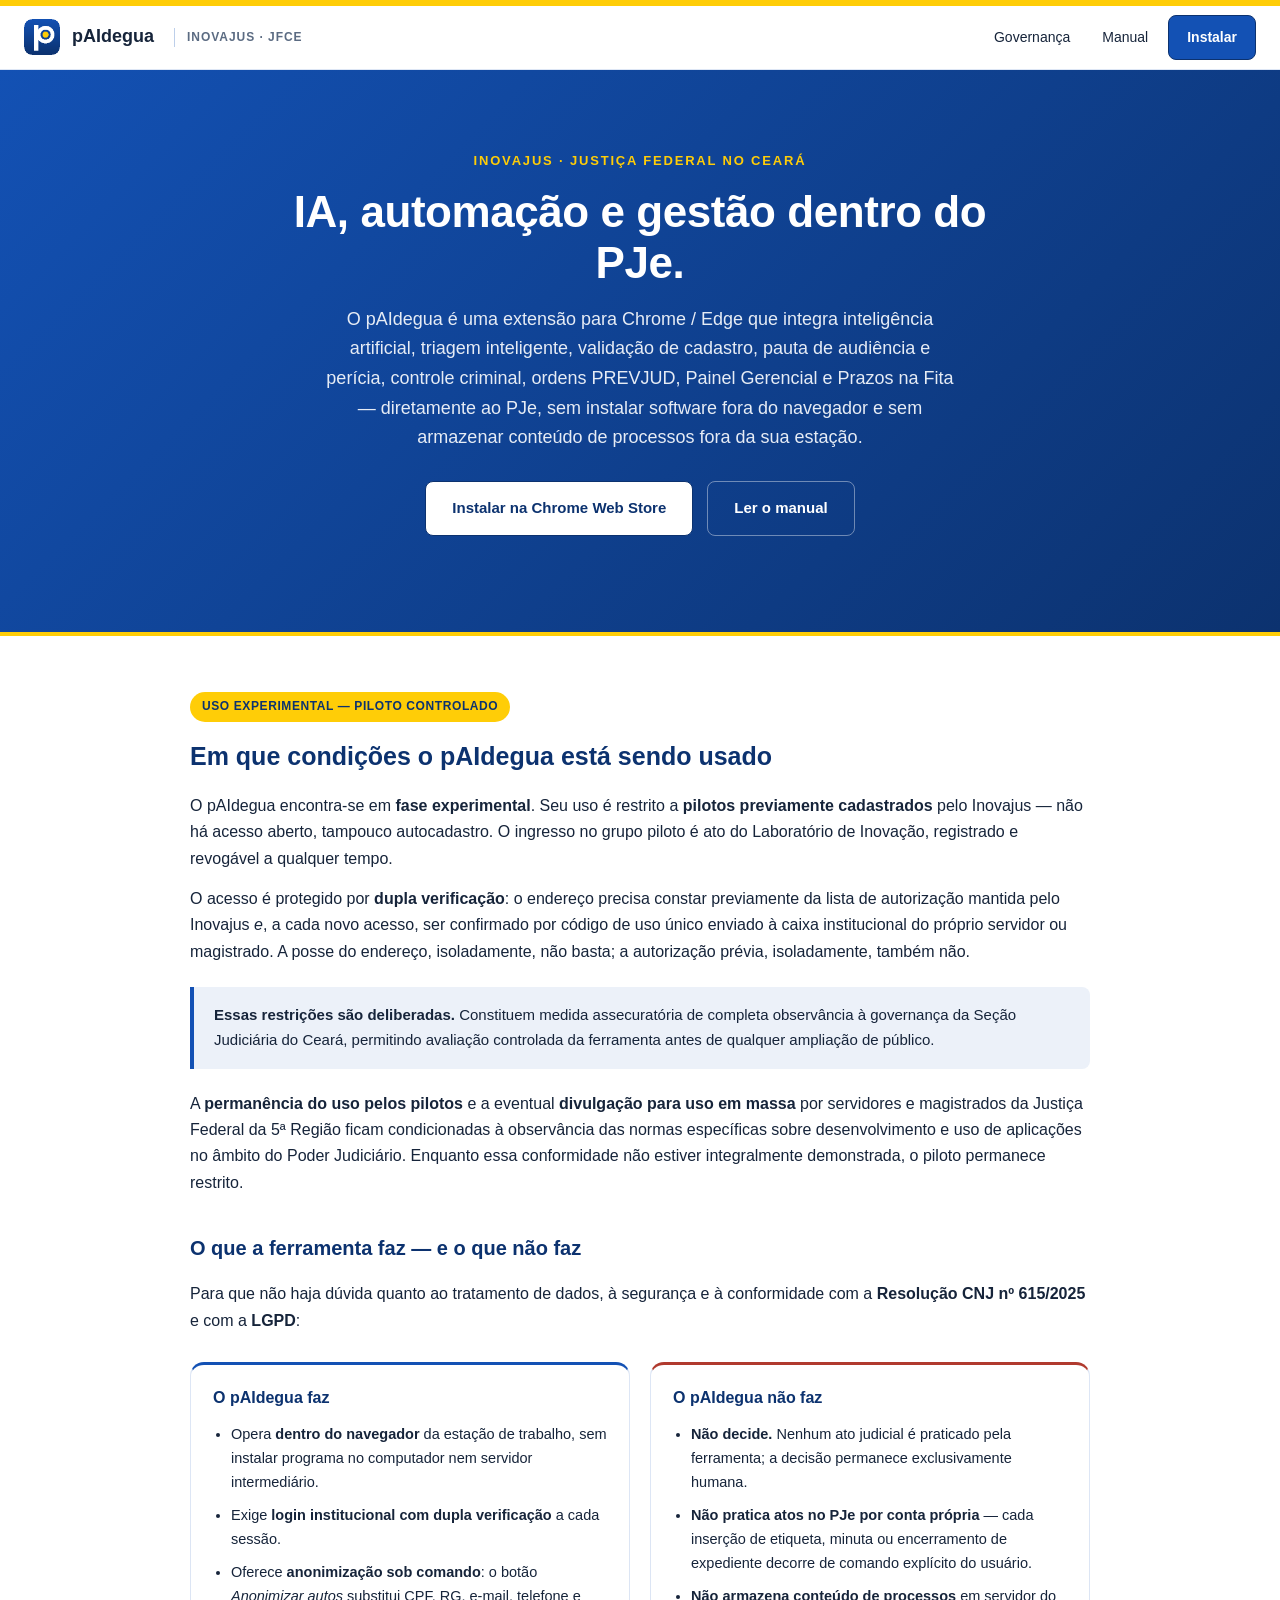
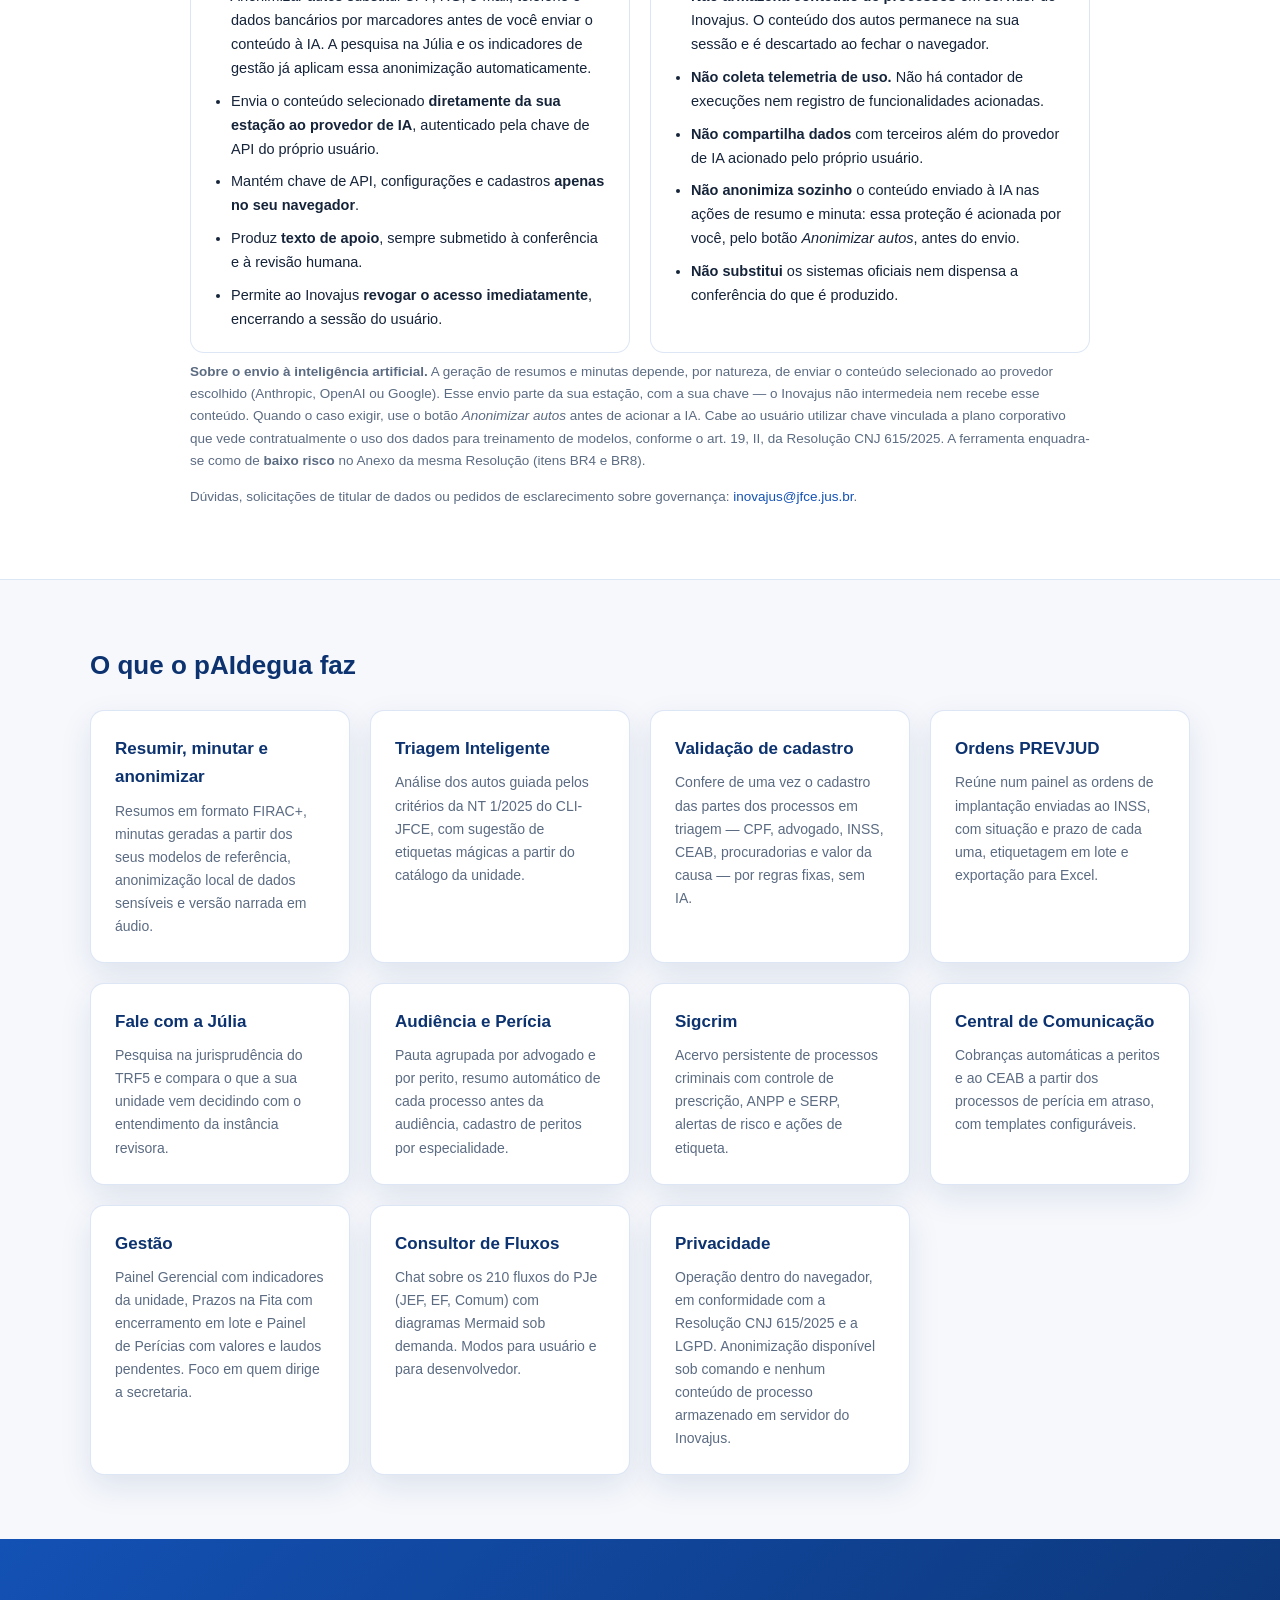
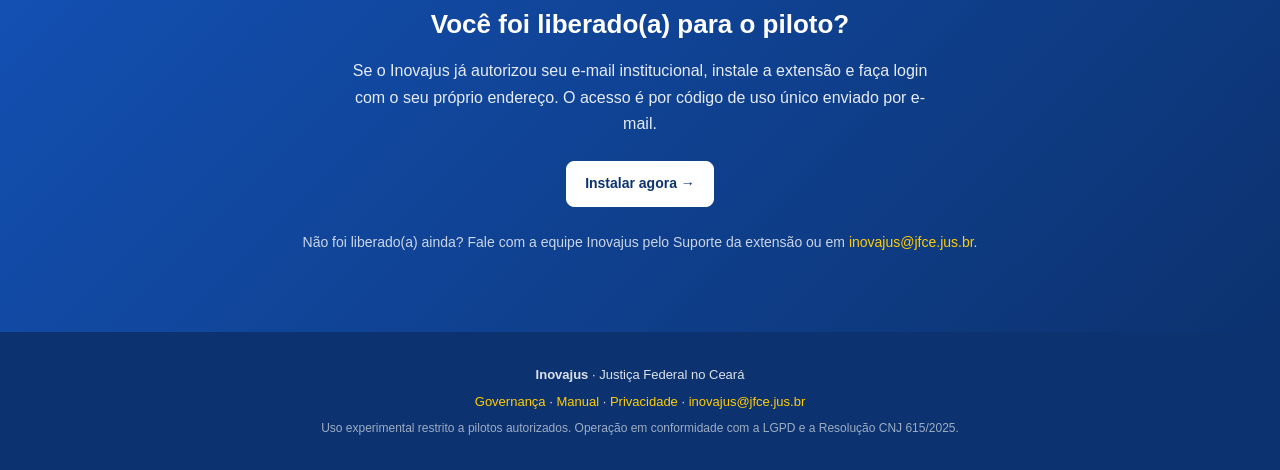
==== commit 5733187d: "Publica politica de privacidade revisada em /privacidade" ====
--- a/index.html
+++ b/index.html
@@ -6,7 +6,7 @@
 <title>pAIdegua · Inovajus / JFCE</title>
 <meta name="description" content="pAIdegua — plataforma de apoio à atividade e à gestão judicial no PJe, mantida pelo Inovajus / JFCE. Triagem inteligente, minutas com IA, pauta de audiência e perícia, controle criminal, Metas CNJ e mais.">
 <link rel="icon" href="assets/logo.png">
-<link rel="stylesheet" href="assets/site.css?v=2">
+<link rel="stylesheet" href="assets/site.css?v=3">
 </head>
 <body>
 <div class="govbr-strip"></div>
@@ -151,7 +151,7 @@
 
 <footer class="site-footer">
   <p><strong>Inovajus</strong> · Justiça Federal no Ceará</p>
-  <p><a href="#governanca">Governança</a> · <a href="manual/">Manual</a> · <a href="mailto:inovajus@jfce.jus.br">inovajus@jfce.jus.br</a></p>
+  <p><a href="#governanca">Governança</a> · <a href="manual/">Manual</a> · <a href="privacidade/">Privacidade</a> · <a href="mailto:inovajus@jfce.jus.br">inovajus@jfce.jus.br</a></p>
   <p>Uso experimental restrito a pilotos autorizados. Operação em conformidade com a LGPD e a Resolução CNJ 615/2025.</p>
 </footer>
 
--- a/assets/site.css
+++ b/assets/site.css
@@ -612,6 +612,17 @@
   .manual-content blockquote { padding: 12px 14px; font-size: 14.5px; }
 }
 
+/* ============ Documento avulso (política de privacidade) ============ */
+/* Reaproveita a tipografia de `.manual-content` sem a coluna de índice. */
+.doc-layout {
+  max-width: 820px;
+  margin: 0 auto;
+  padding: 8px 24px 80px;
+}
+@media (max-width: 600px) {
+  .doc-layout { padding: 4px 18px 56px; }
+}
+
 /* Caminhos, endereços e códigos longos não podem empurrar a largura da página. */
 .manual-content { overflow-wrap: break-word; }
 .manual-content code { overflow-wrap: break-word; }
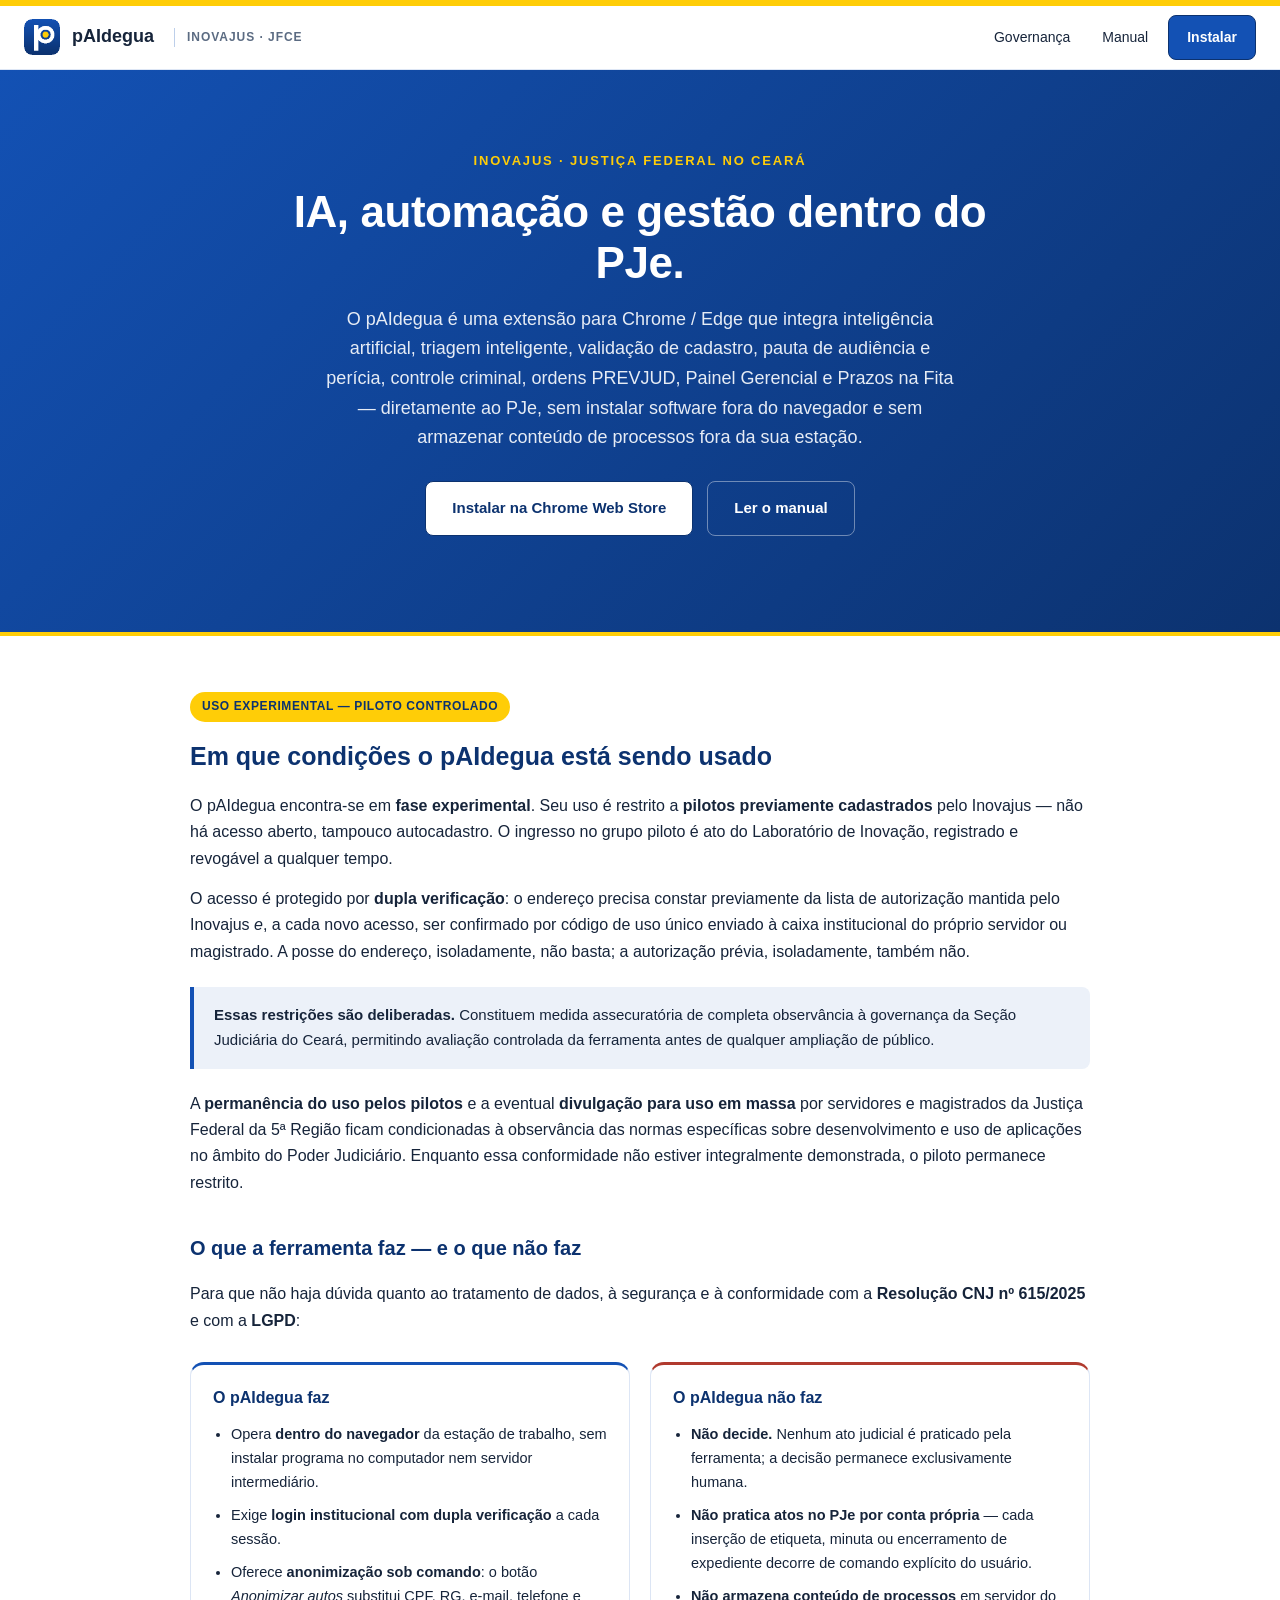
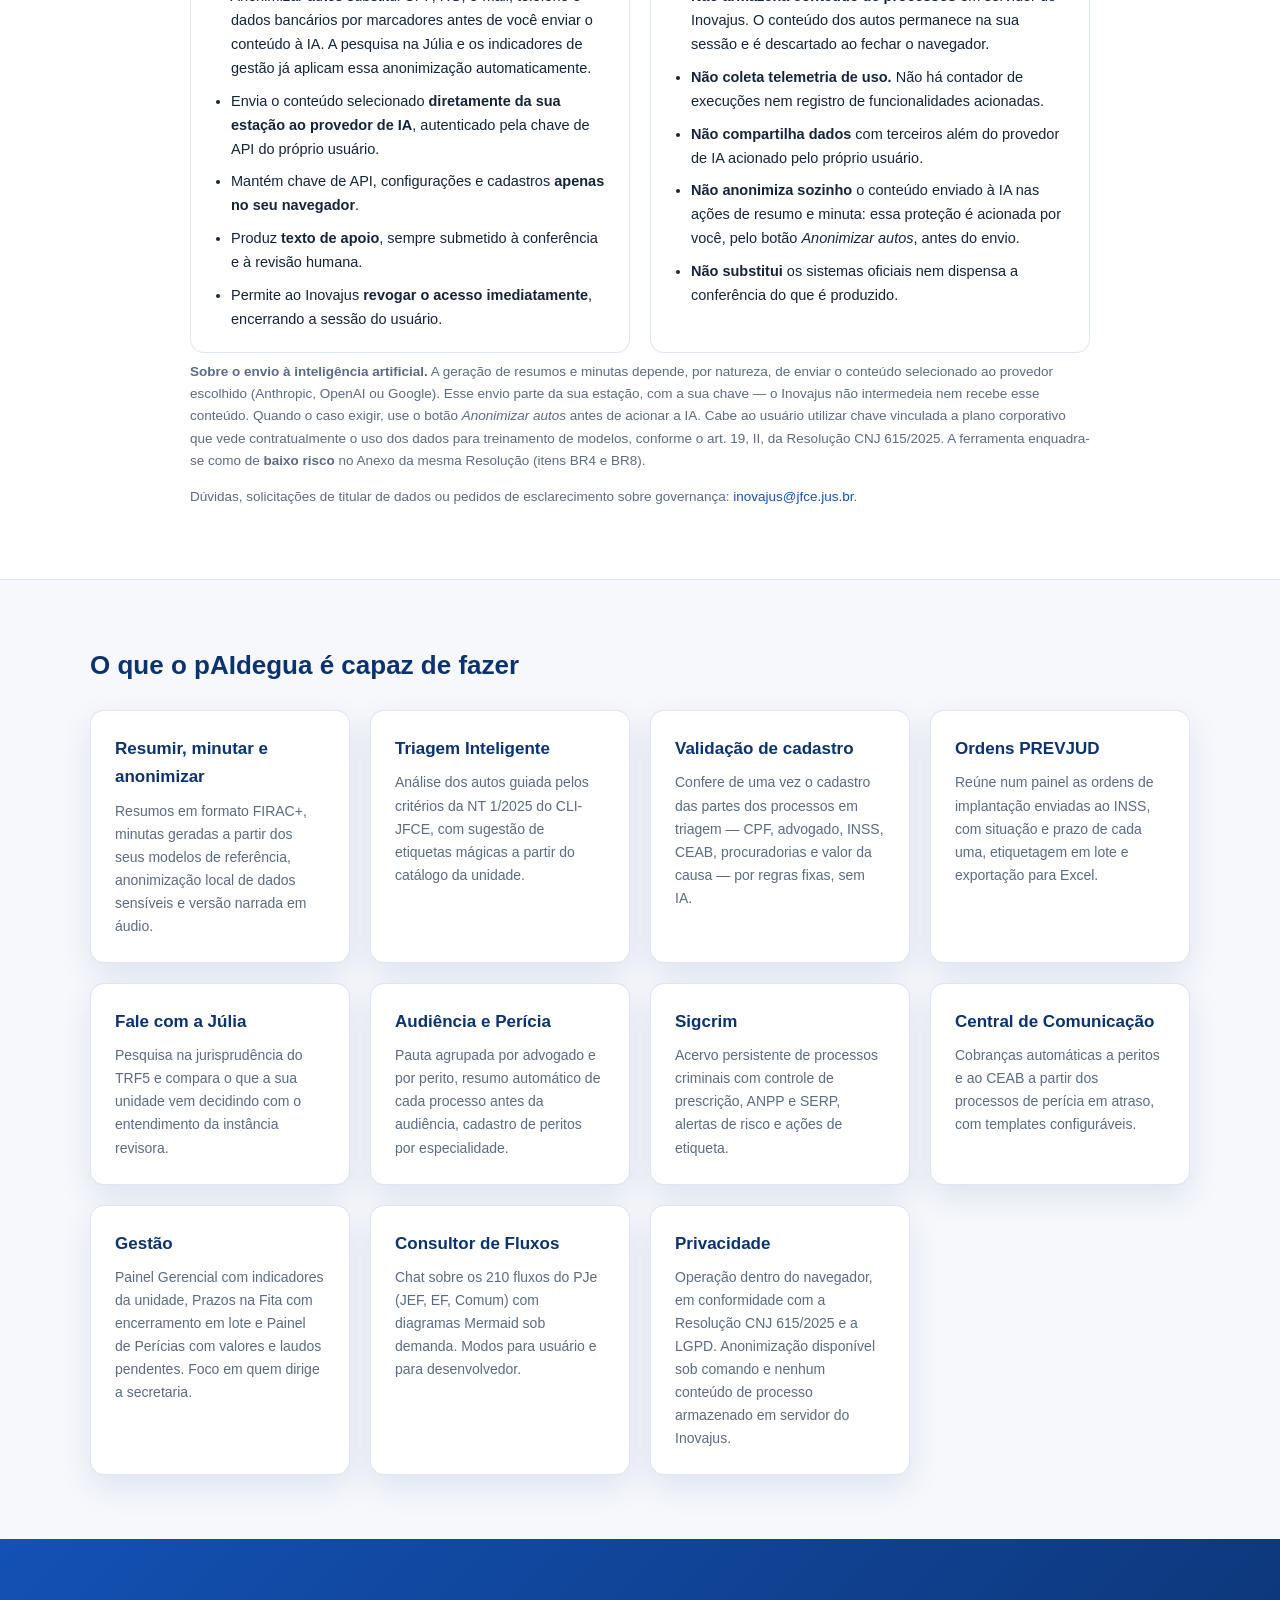
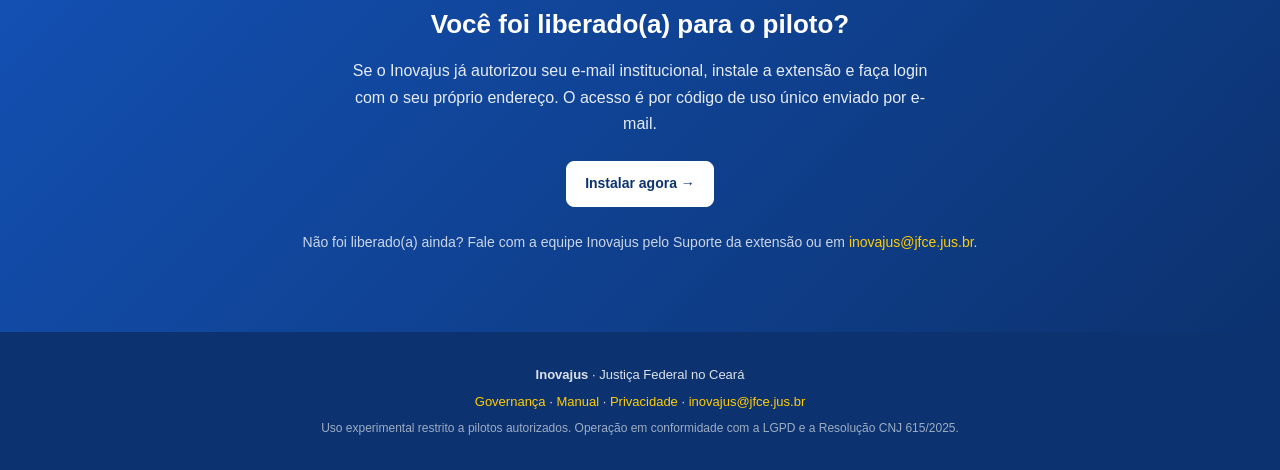
==== commit be3004af: "Ajusta titulo da secao de funcionalidades" ====
--- a/index.html
+++ b/index.html
@@ -90,7 +90,7 @@
 
 <section class="section">
   <div class="section__inner">
-    <h2>O que o pAIdegua faz</h2>
+    <h2>O que o pAIdegua é capaz de fazer</h2>
     <div class="cards">
       <div class="card">
         <h3>Resumir, minutar e anonimizar</h3>
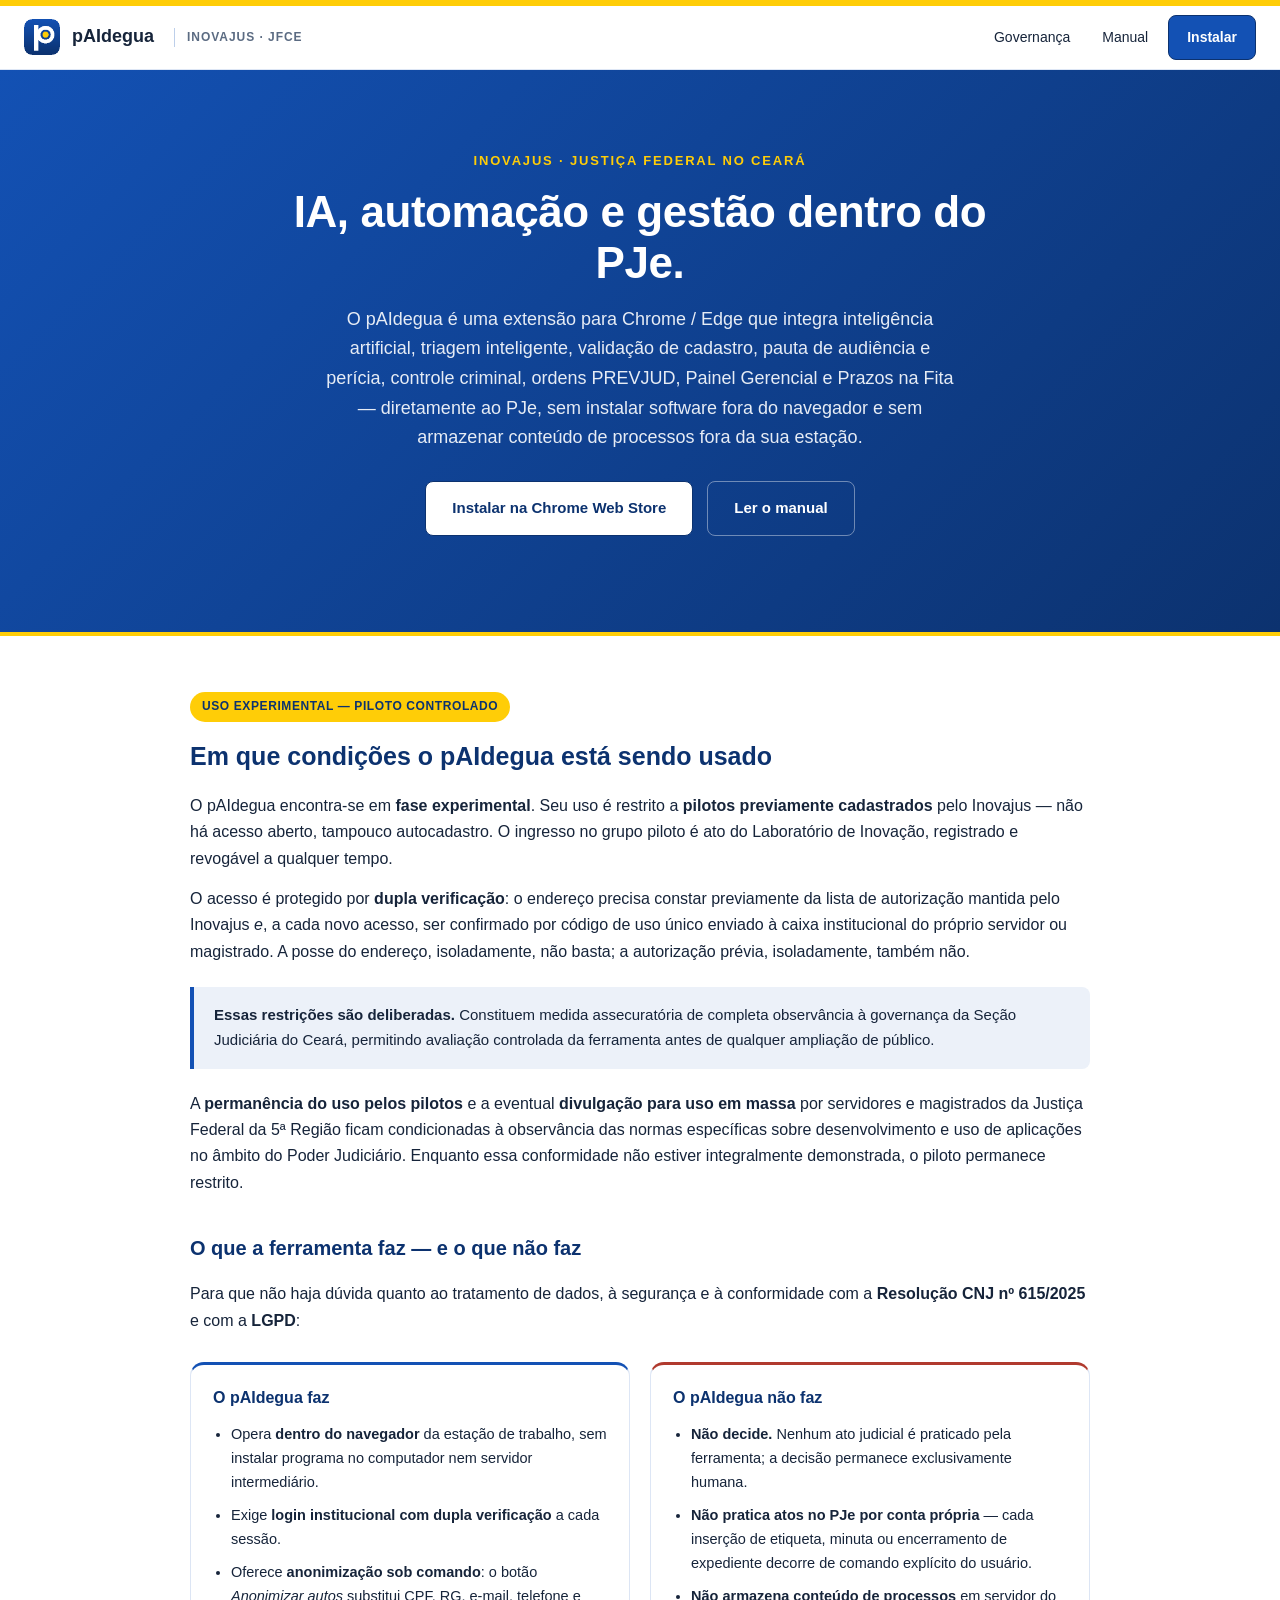
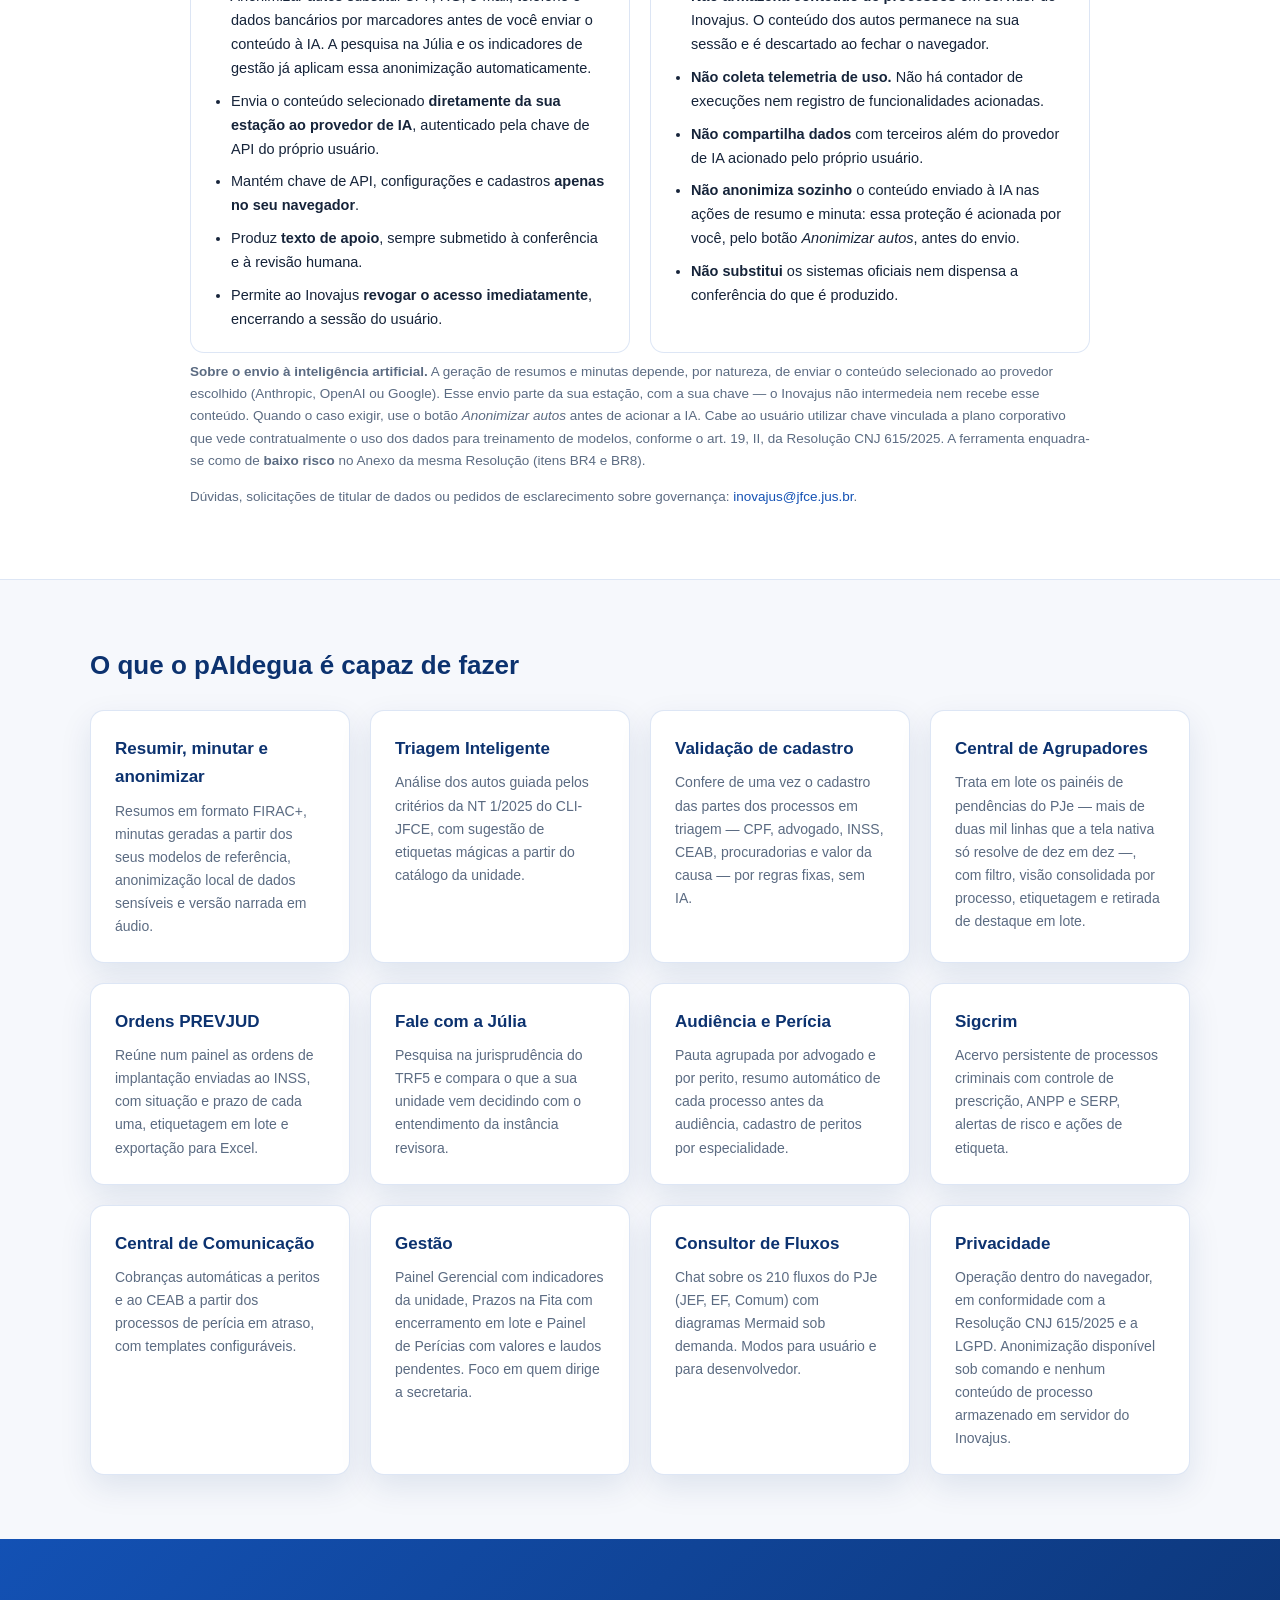
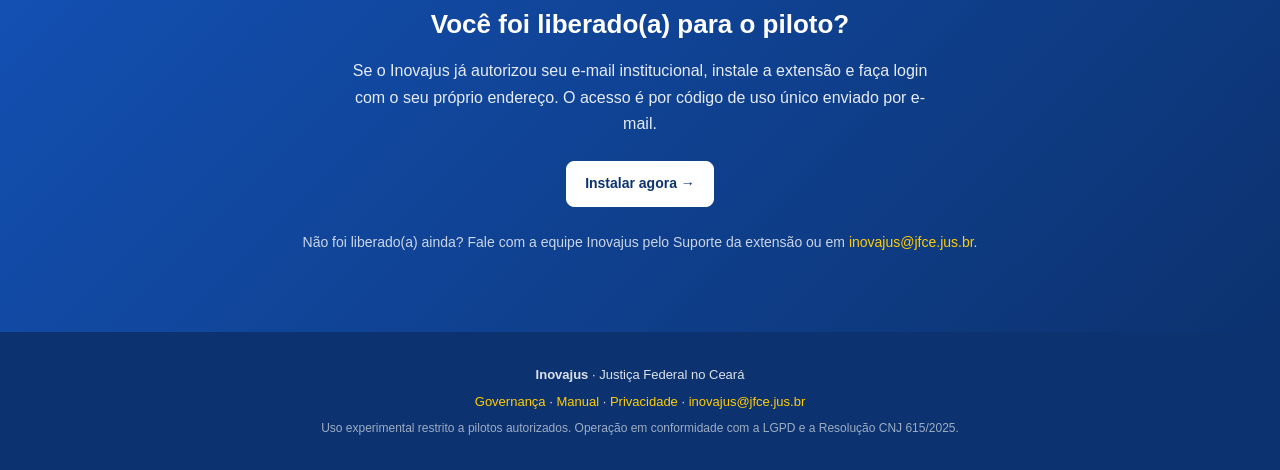
==== commit 48ee5bb3: "Atualiza manual para v1.17.0 — Central de Agrupadores e prevencao na Triagem em lote" ====
--- a/index.html
+++ b/index.html
@@ -105,6 +105,10 @@
         <p>Confere de uma vez o cadastro das partes dos processos em triagem — CPF, advogado, INSS, CEAB, procuradorias e valor da causa — por regras fixas, sem IA.</p>
       </div>
       <div class="card">
+        <h3>Central de Agrupadores</h3>
+        <p>Trata em lote os painéis de pendências do PJe — mais de duas mil linhas que a tela nativa só resolve de dez em dez —, com filtro, visão consolidada por processo, etiquetagem e retirada de destaque em lote.</p>
+      </div>
+      <div class="card">
         <h3>Ordens PREVJUD</h3>
         <p>Reúne num painel as ordens de implantação enviadas ao INSS, com situação e prazo de cada uma, etiquetagem em lote e exportação para Excel.</p>
       </div>
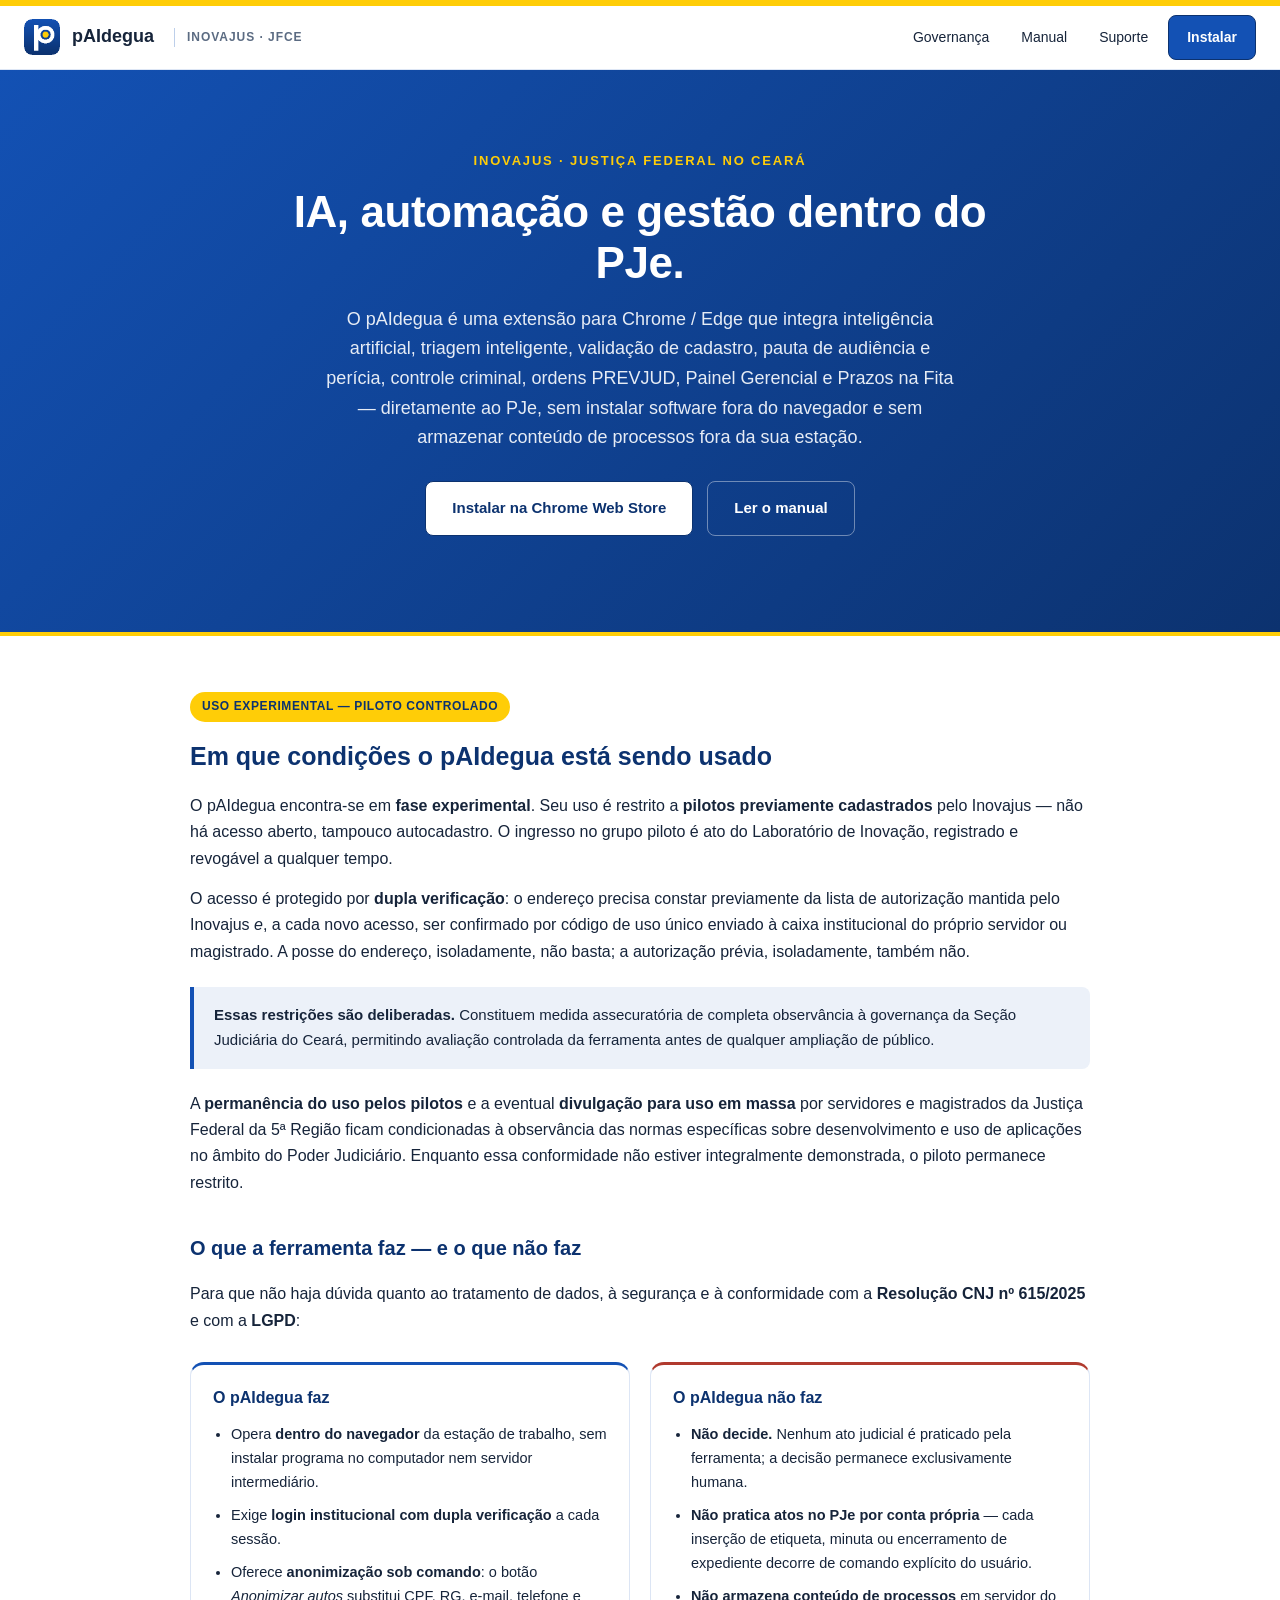
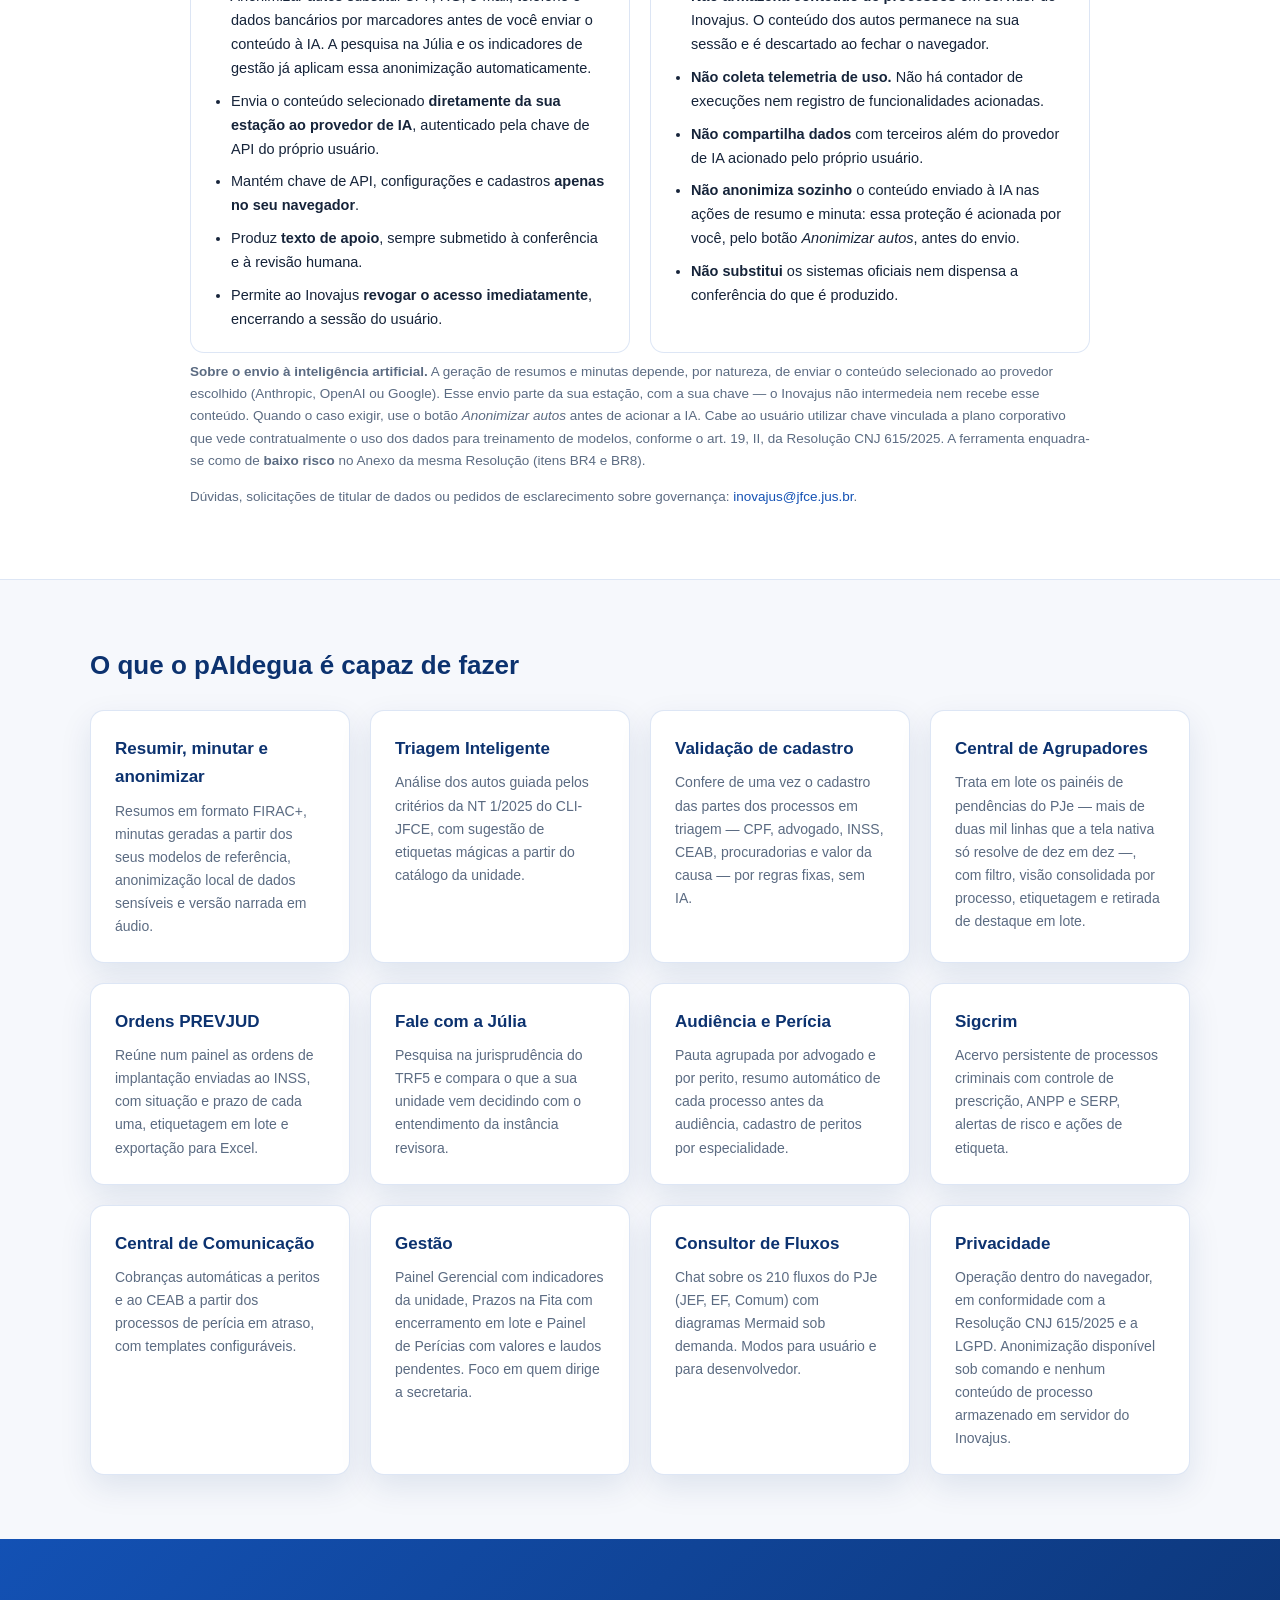
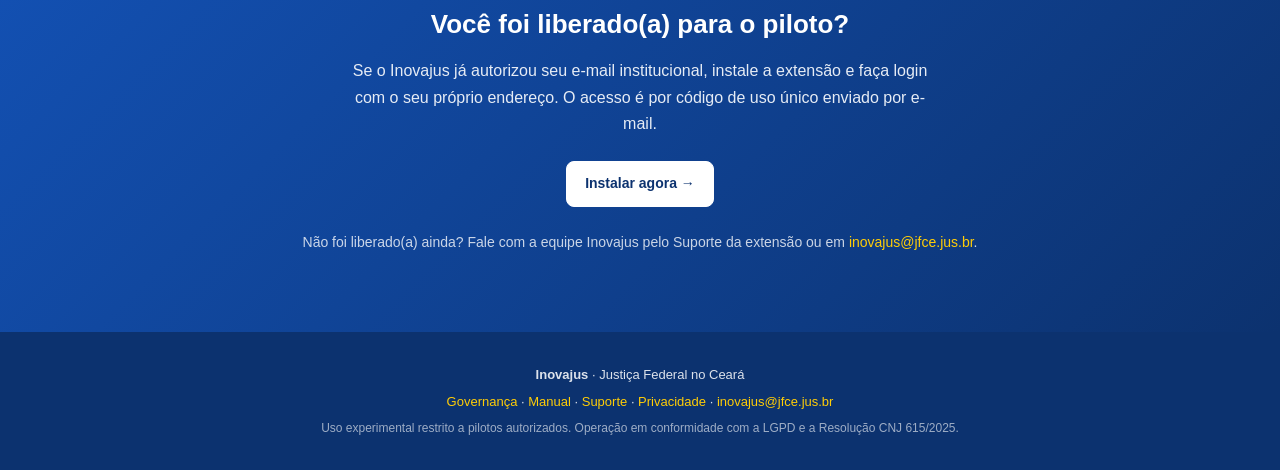
==== commit 5cfef412: "Pagina de suporte no site e link no menu" ====
--- a/index.html
+++ b/index.html
@@ -20,6 +20,7 @@
     <nav class="site-header__nav">
       <a href="#governanca">Governança</a>
       <a href="manual/">Manual</a>
+      <a href="suporte/">Suporte</a>
       <a class="btn" href="https://chromewebstore.google.com/detail/belangijcipajlpcofhljhgjeemkbofk" target="_blank" rel="noopener">Instalar</a>
     </nav>
   </div>
@@ -155,7 +156,7 @@
 
 <footer class="site-footer">
   <p><strong>Inovajus</strong> · Justiça Federal no Ceará</p>
-  <p><a href="#governanca">Governança</a> · <a href="manual/">Manual</a> · <a href="privacidade/">Privacidade</a> · <a href="mailto:inovajus@jfce.jus.br">inovajus@jfce.jus.br</a></p>
+  <p><a href="#governanca">Governança</a> · <a href="manual/">Manual</a> · <a href="suporte/">Suporte</a> · <a href="privacidade/">Privacidade</a> · <a href="mailto:inovajus@jfce.jus.br">inovajus@jfce.jus.br</a></p>
   <p>Uso experimental restrito a pilotos autorizados. Operação em conformidade com a LGPD e a Resolução CNJ 615/2025.</p>
 </footer>
 
